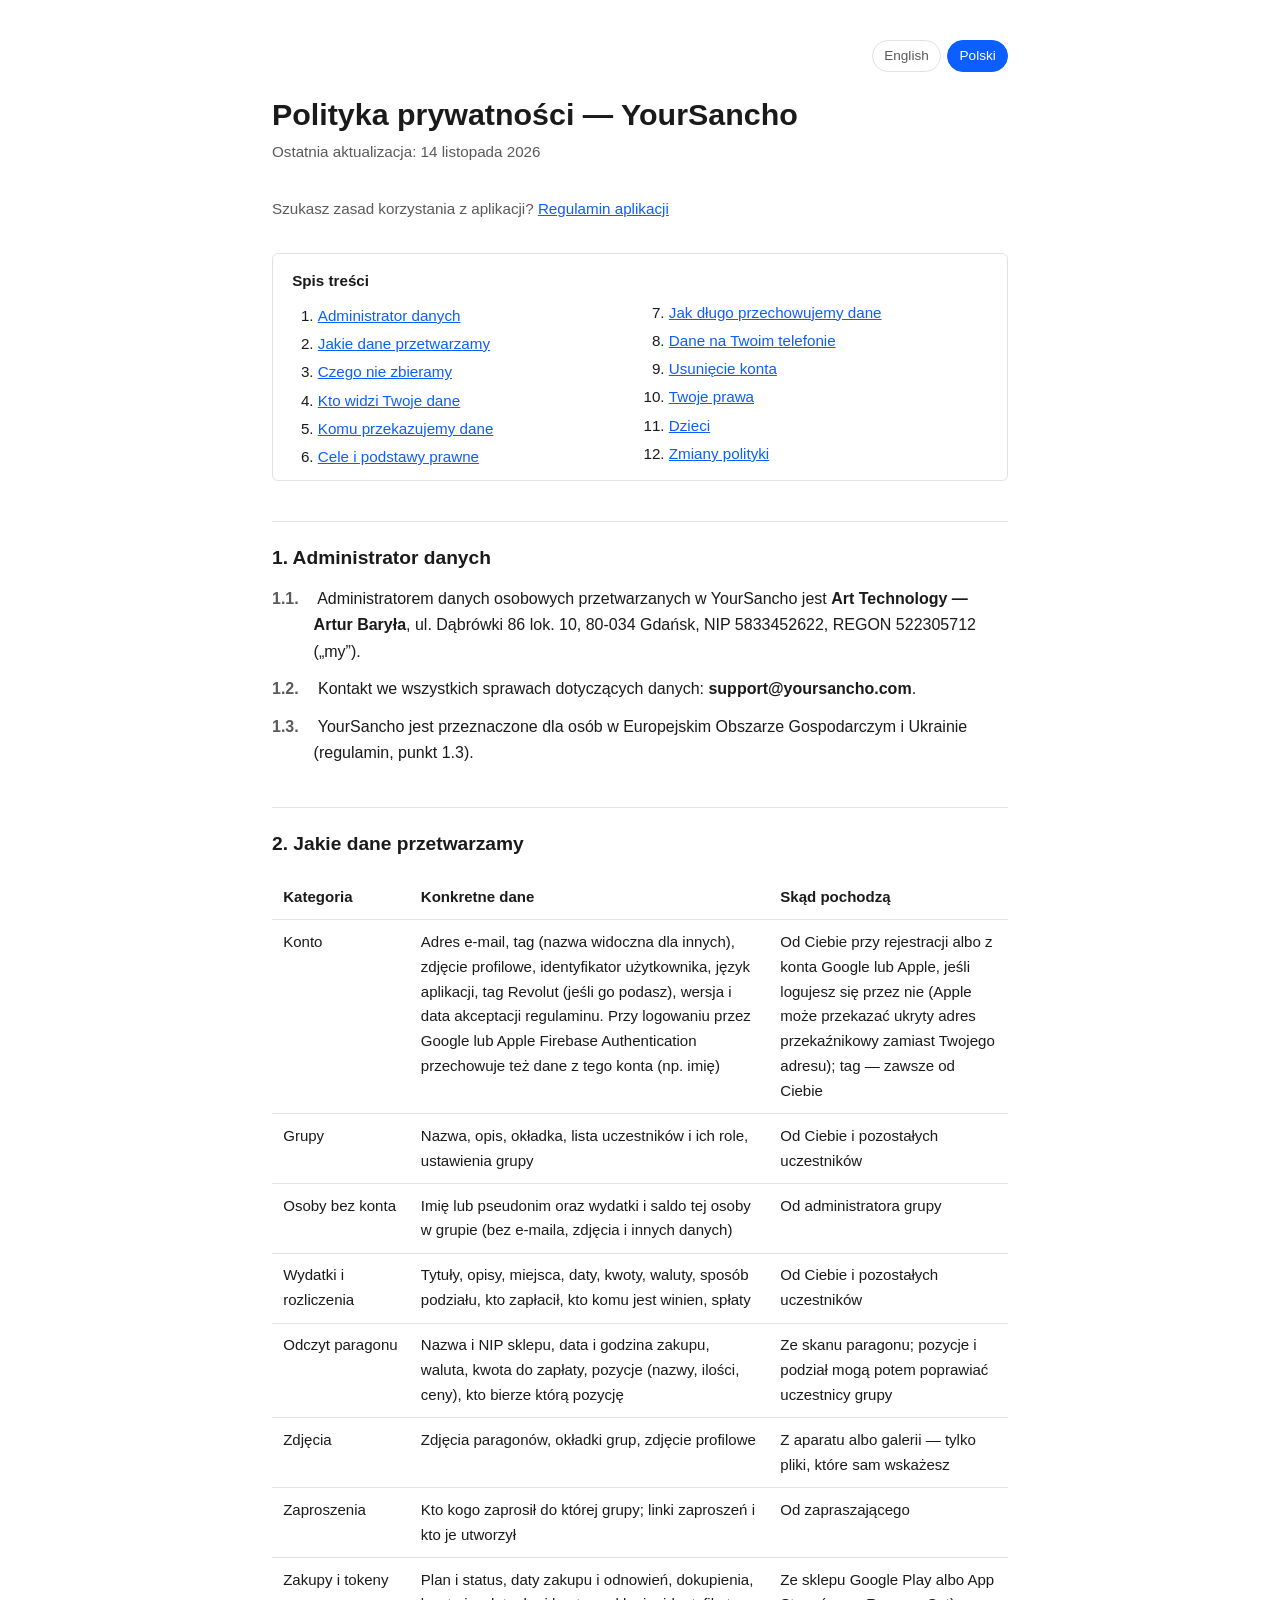
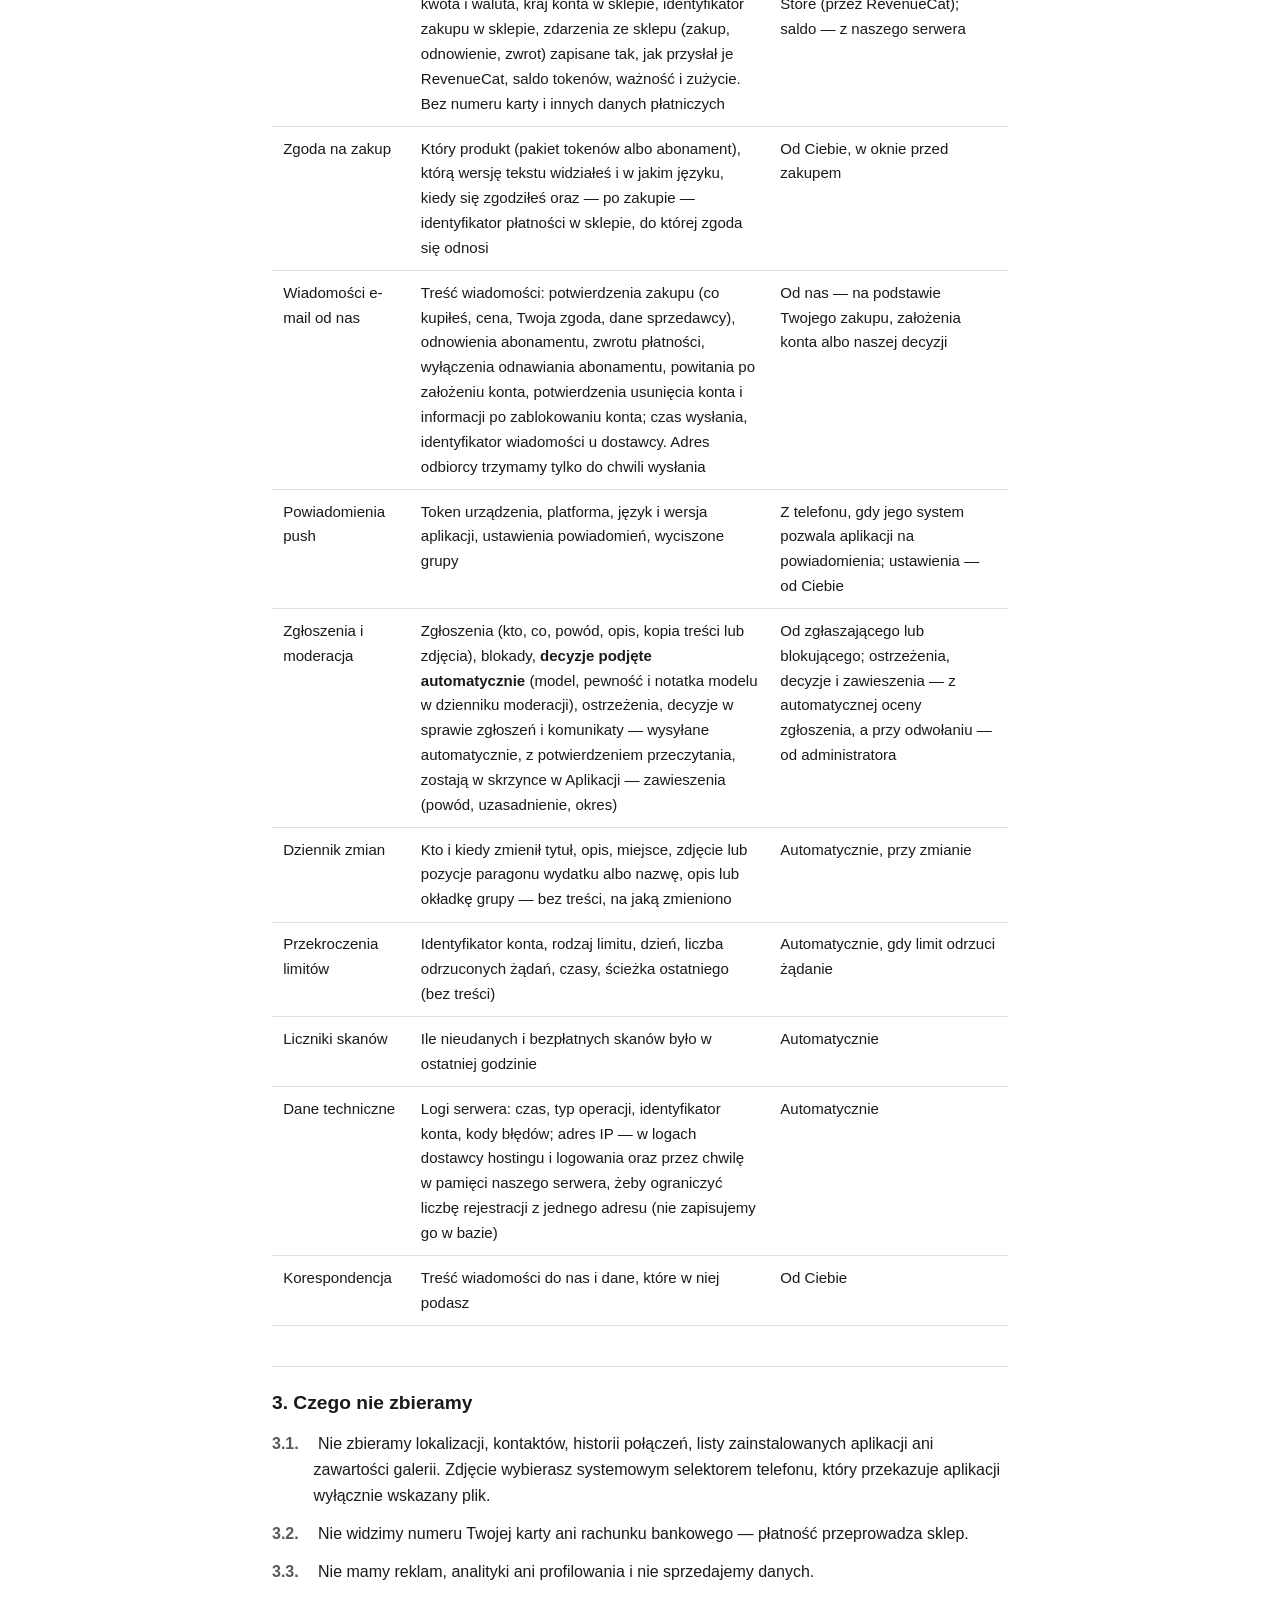
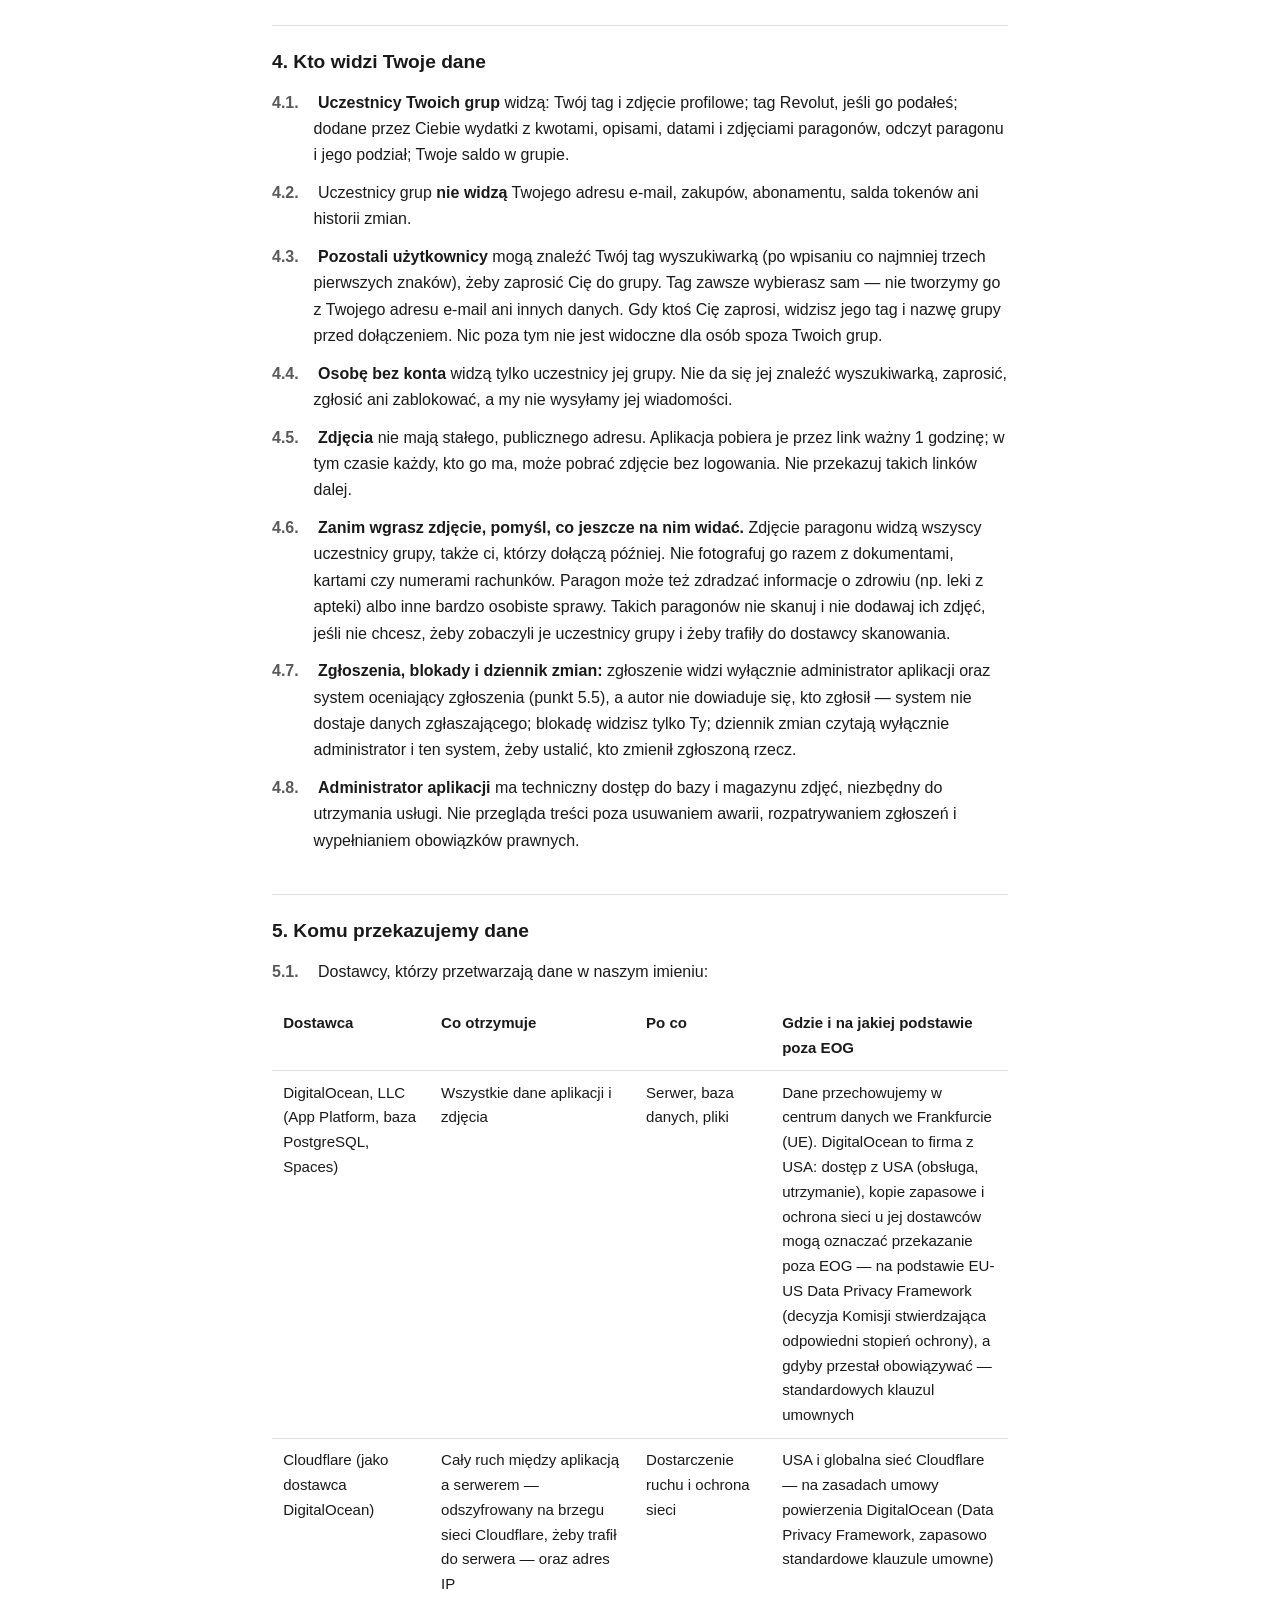
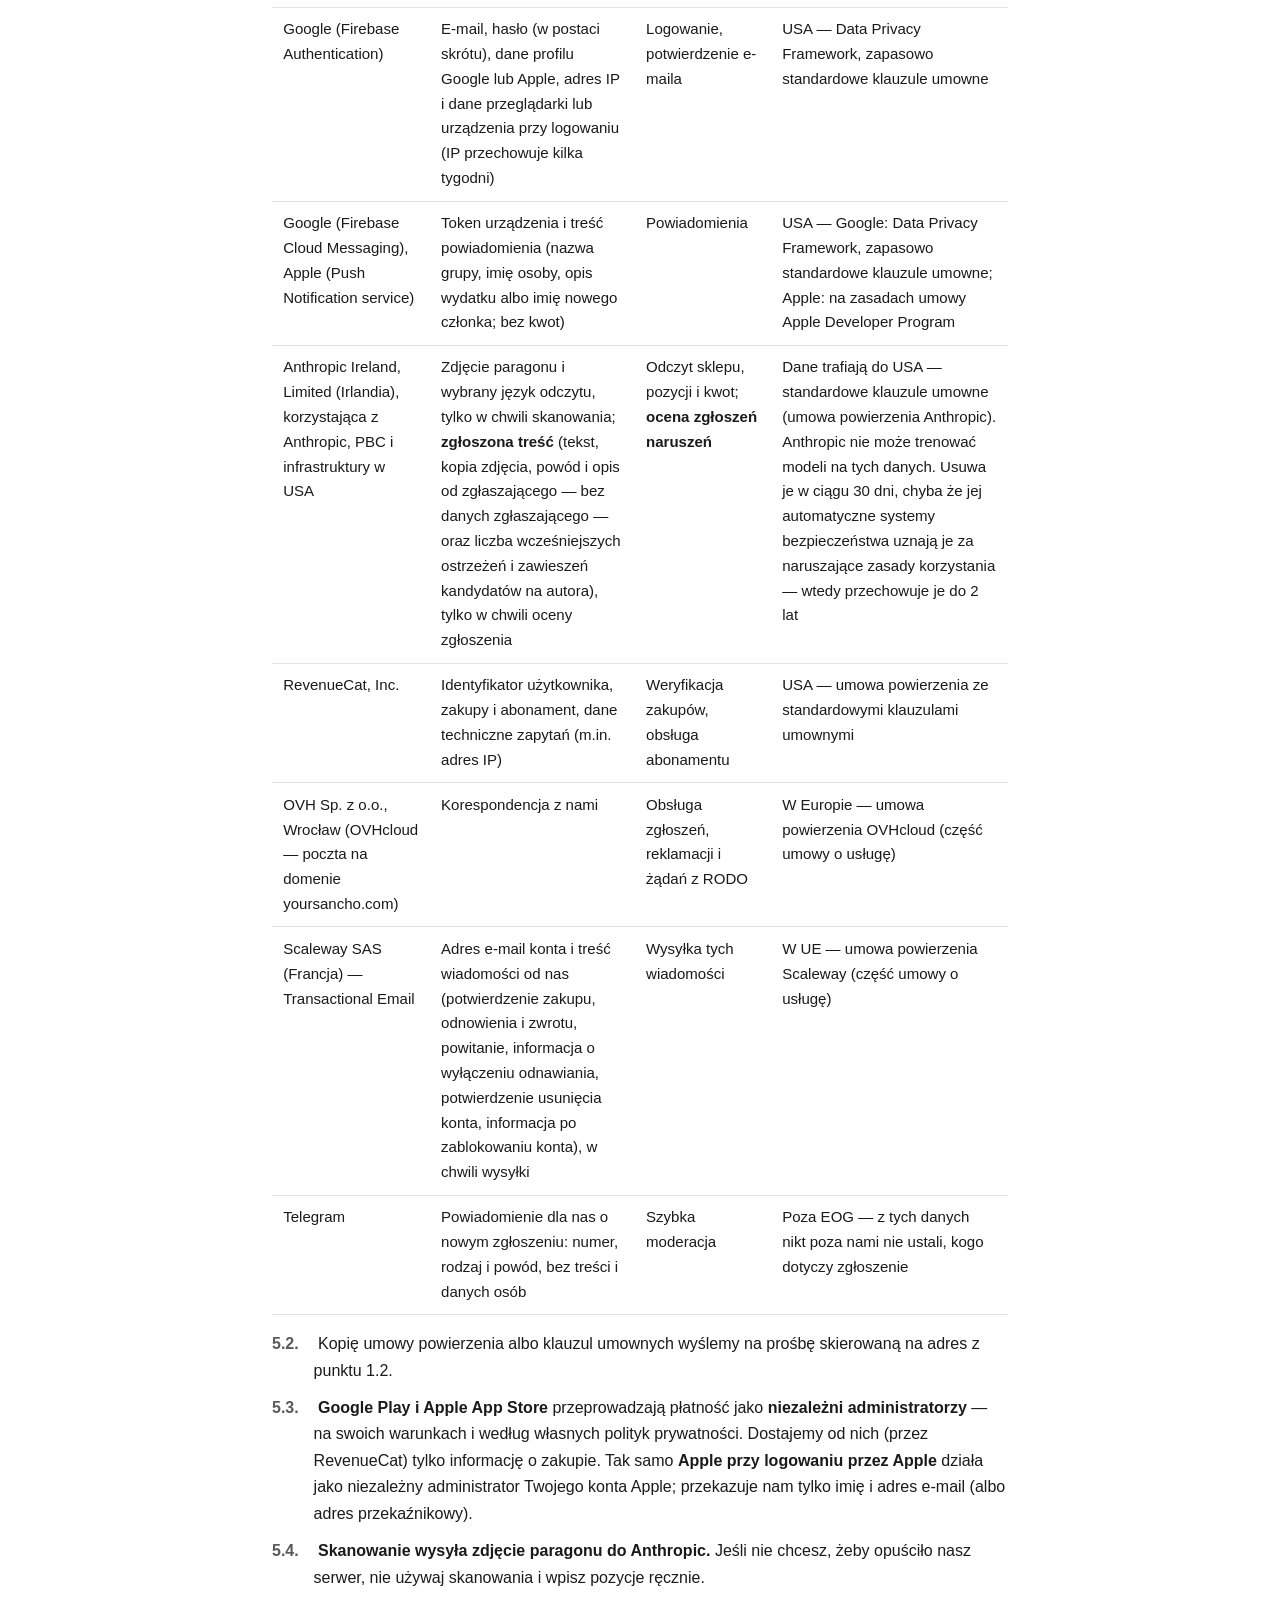
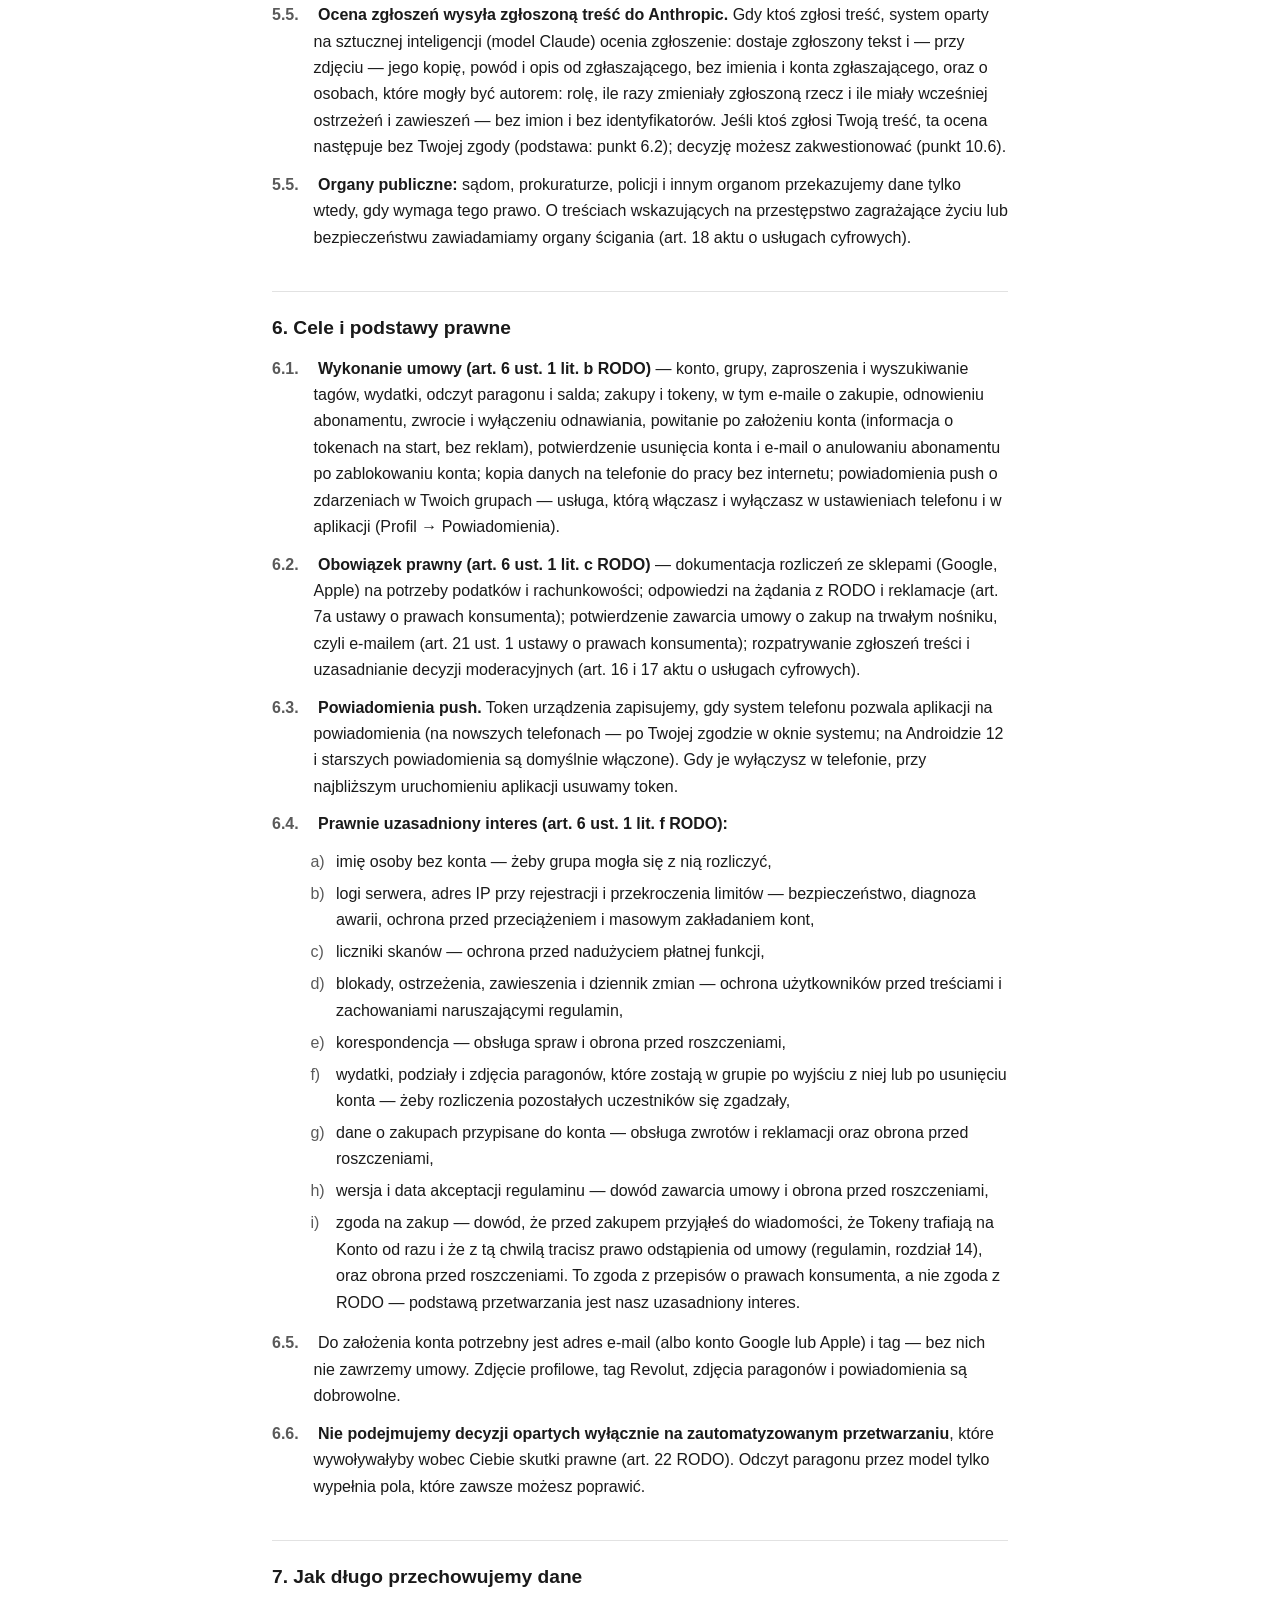
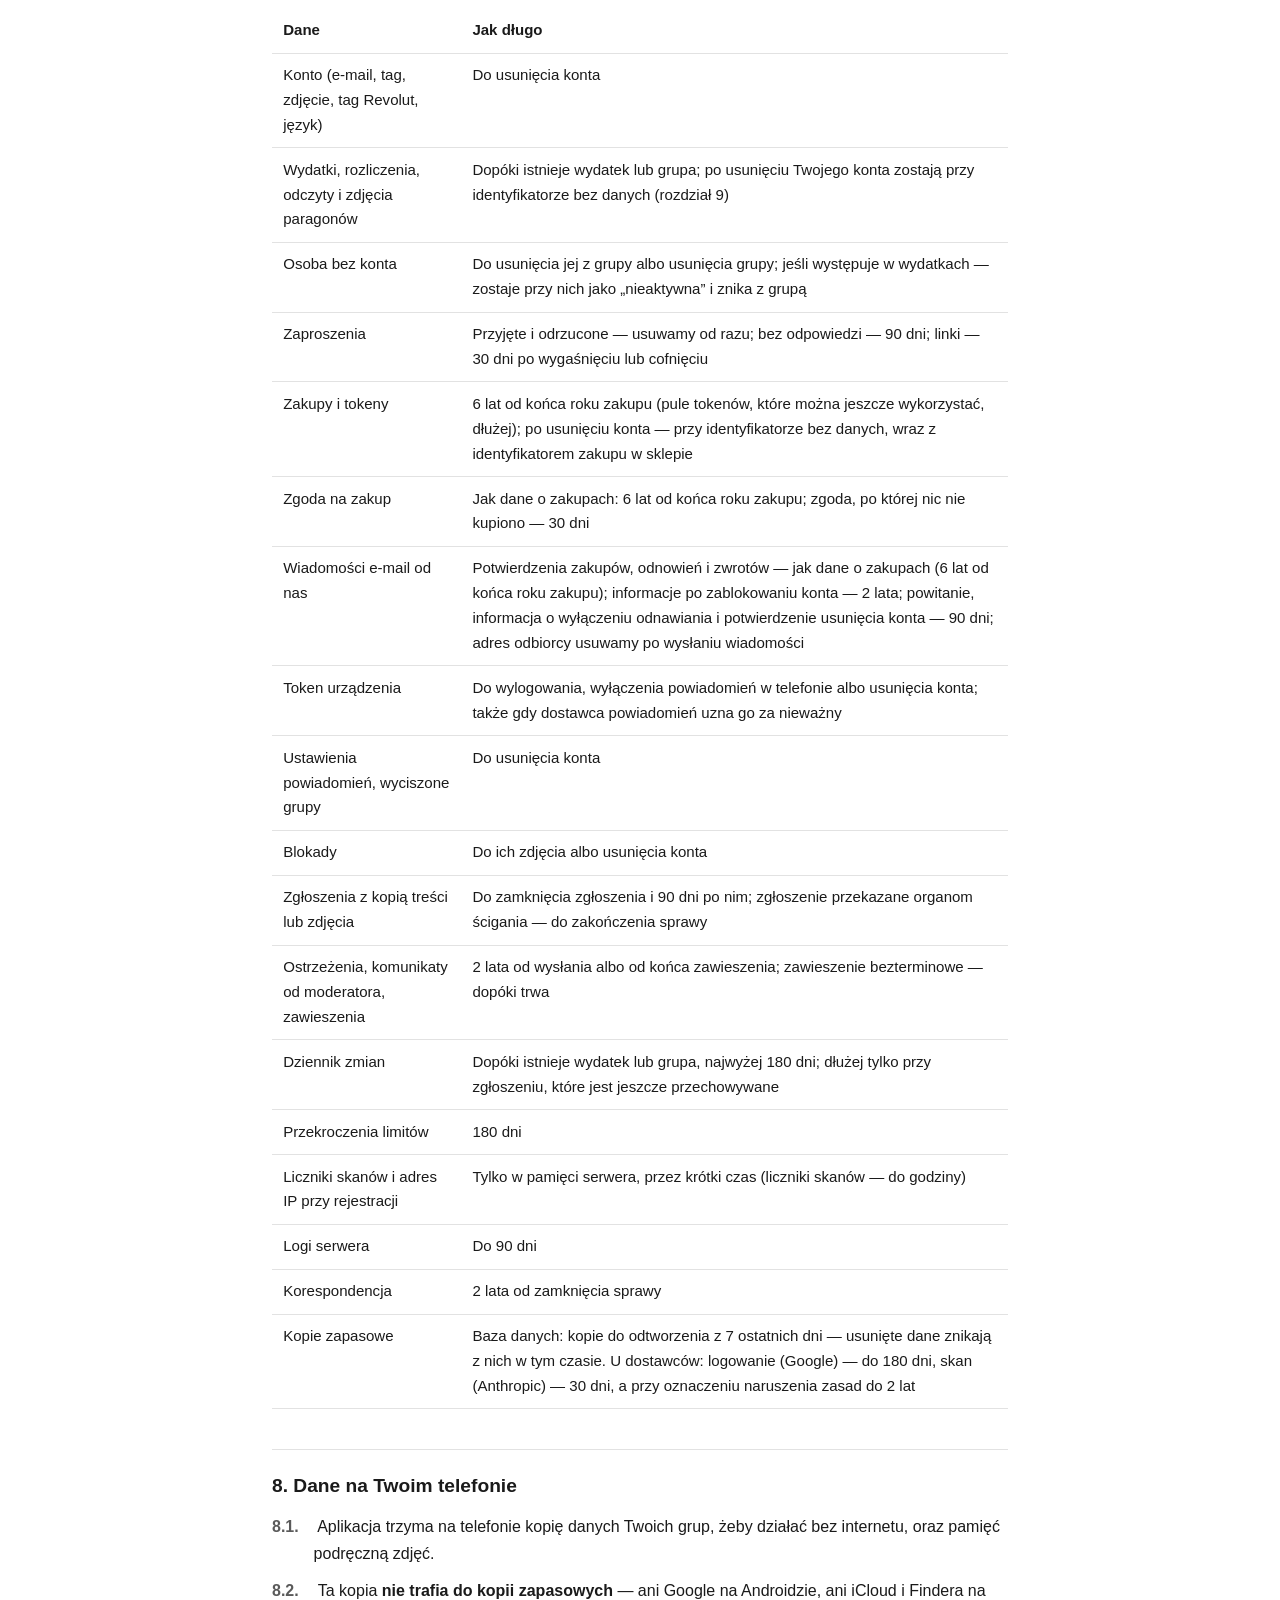
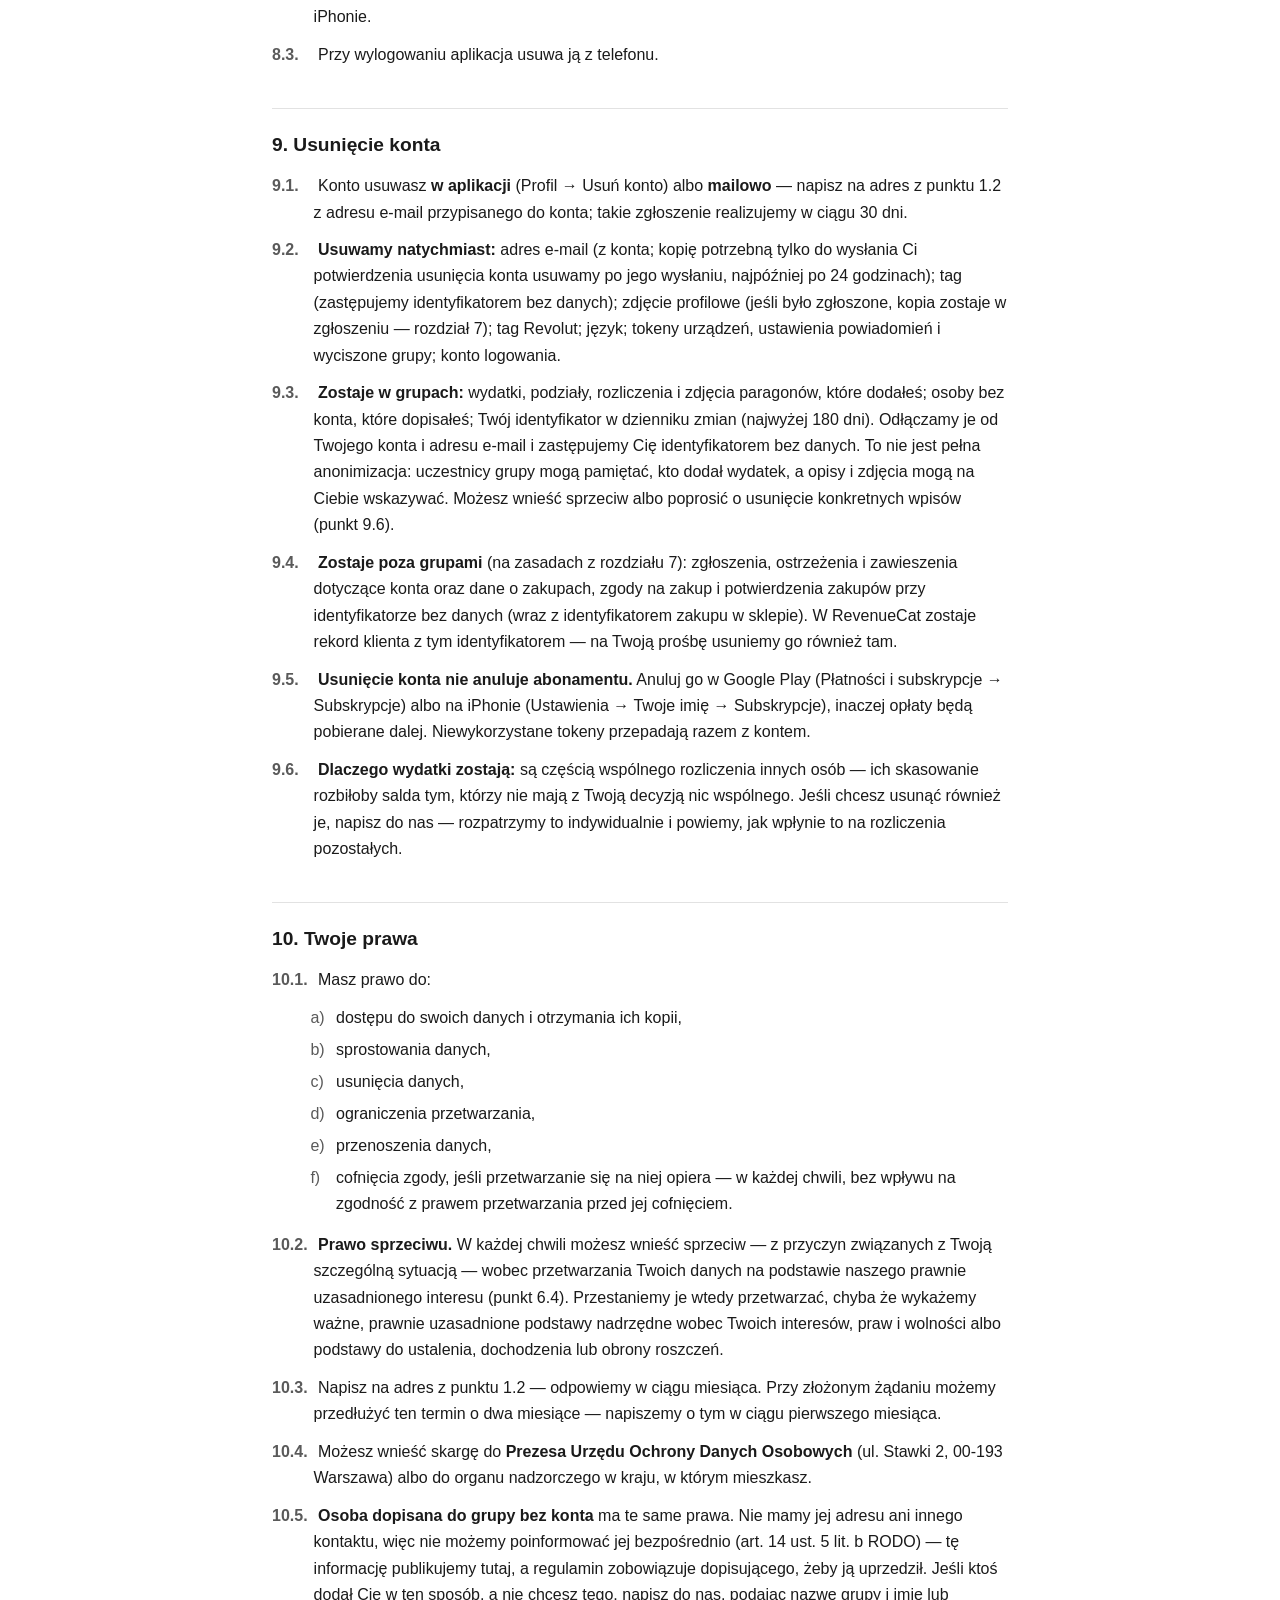
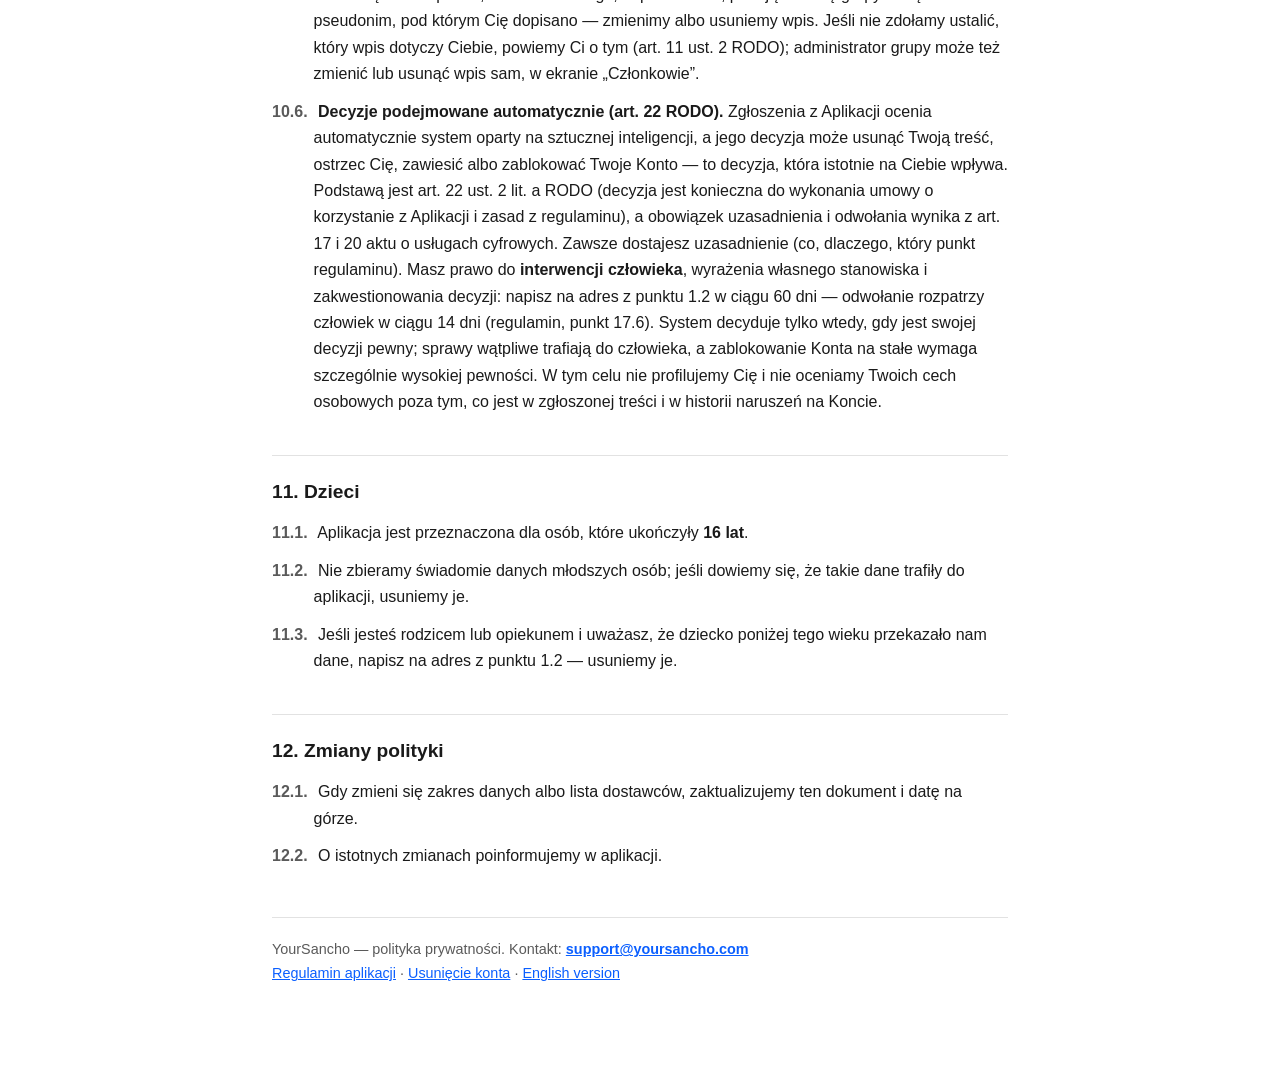
==== index.html @ 81d91c12 "Rename the service to YourSancho in the published pages (not pushed yet) The name in the titles, hea" ====
<!doctype html>
<html lang="pl">
<head>
<meta charset="utf-8">
<meta name="viewport" content="width=device-width, initial-scale=1">
<title>Polityka prywatności — YourSancho</title>
<meta name="description" content="Polityka prywatności aplikacji YourSancho: jakie dane przetwarzamy, po co, komu je przekazujemy i jak długo je przechowujemy.">
<link rel="canonical" href="https://arturbaryla.github.io/mysancho-legal/">
<link rel="alternate" hreflang="en" href="https://arturbaryla.github.io/mysancho-legal/privacy-en.html">
<link rel="alternate" hreflang="pl" href="https://arturbaryla.github.io/mysancho-legal/">
<link rel="alternate" hreflang="x-default" href="https://arturbaryla.github.io/mysancho-legal/privacy-en.html">
<link rel="stylesheet" href="style.css">
</head>
<body>
<main>

<nav class="langbar" aria-label="Wybór języka">
  <a href="privacy-en.html" hreflang="en">English</a>
  <a href="./" aria-current="page">Polski</a>
</nav>

<h1>Polityka prywatności — YourSancho</h1>
<p class="sub">Ostatnia aktualizacja: 14 listopada 2026</p>
<p class="docnav">Szukasz zasad korzystania z aplikacji? <a href="terms.html">Regulamin aplikacji</a></p>

<nav class="toc" aria-label="Spis treści">
<p class="toc-title">Spis treści</p>
<ol>
  <li><a href="#1-administrator-danych">Administrator danych</a></li>
  <li><a href="#2-jakie-dane-przetwarzamy">Jakie dane przetwarzamy</a></li>
  <li><a href="#3-czego-nie-zbieramy">Czego nie zbieramy</a></li>
  <li><a href="#4-kto-widzi-twoje-dane">Kto widzi Twoje dane</a></li>
  <li><a href="#5-komu-przekazujemy-dane">Komu przekazujemy dane</a></li>
  <li><a href="#6-cele-i-podstawy-prawne">Cele i podstawy prawne</a></li>
  <li><a href="#7-jak-długo-przechowujemy-dane">Jak długo przechowujemy dane</a></li>
  <li><a href="#8-dane-na-twoim-telefonie">Dane na Twoim telefonie</a></li>
  <li><a href="#9-usunięcie-konta">Usunięcie konta</a></li>
  <li><a href="#10-twoje-prawa">Twoje prawa</a></li>
  <li><a href="#11-dzieci">Dzieci</a></li>
  <li><a href="#12-zmiany-polityki">Zmiany polityki</a></li>
</ol>
</nav>

<h2 id="1-administrator-danych">1. Administrator danych</h2>

<p class="pt" id="p1-1"><span class="no">1.1.</span> Administratorem danych osobowych przetwarzanych w YourSancho jest <strong>Art Technology — Artur Baryła</strong>, ul. Dąbrówki 86 lok. 10, 80-034 Gdańsk, NIP 5833452622, REGON 522305712 („my”).</p>

<p class="pt" id="p1-2"><span class="no">1.2.</span> Kontakt we wszystkich sprawach dotyczących danych: <strong>support@yoursancho.com</strong>.</p>

<p class="pt" id="p1-3"><span class="no">1.3.</span> YourSancho jest przeznaczone dla osób w Europejskim Obszarze Gospodarczym i Ukrainie (regulamin, punkt 1.3).</p>

<h2 id="2-jakie-dane-przetwarzamy">2. Jakie dane przetwarzamy</h2>

<div class="table-wrap">
<table>
  <thead>
    <tr><th>Kategoria</th><th>Konkretne dane</th><th>Skąd pochodzą</th></tr>
  </thead>
  <tbody>
    <tr><td>Konto</td><td>Adres e-mail, tag (nazwa widoczna dla innych), zdjęcie profilowe, identyfikator użytkownika, język aplikacji, tag Revolut (jeśli go podasz), wersja i data akceptacji regulaminu. Przy logowaniu przez Google lub Apple Firebase Authentication przechowuje też dane z tego konta (np. imię)</td><td>Od Ciebie przy rejestracji albo z konta Google lub Apple, jeśli logujesz się przez nie (Apple może przekazać ukryty adres przekaźnikowy zamiast Twojego adresu); tag — zawsze od Ciebie</td></tr>
    <tr><td>Grupy</td><td>Nazwa, opis, okładka, lista uczestników i ich role, ustawienia grupy</td><td>Od Ciebie i pozostałych uczestników</td></tr>
    <tr><td>Osoby bez konta</td><td>Imię lub pseudonim oraz wydatki i saldo tej osoby w grupie (bez e-maila, zdjęcia i innych danych)</td><td>Od administratora grupy</td></tr>
    <tr><td>Wydatki i rozliczenia</td><td>Tytuły, opisy, miejsca, daty, kwoty, waluty, sposób podziału, kto zapłacił, kto komu jest winien, spłaty</td><td>Od Ciebie i pozostałych uczestników</td></tr>
    <tr><td>Odczyt paragonu</td><td>Nazwa i NIP sklepu, data i godzina zakupu, waluta, kwota do zapłaty, pozycje (nazwy, ilości, ceny), kto bierze którą pozycję</td><td>Ze skanu paragonu; pozycje i podział mogą potem poprawiać uczestnicy grupy</td></tr>
    <tr><td>Zdjęcia</td><td>Zdjęcia paragonów, okładki grup, zdjęcie profilowe</td><td>Z aparatu albo galerii — tylko pliki, które sam wskażesz</td></tr>
    <tr><td>Zaproszenia</td><td>Kto kogo zaprosił do której grupy; linki zaproszeń i kto je utworzył</td><td>Od zapraszającego</td></tr>
    <tr><td>Zakupy i tokeny</td><td>Plan i status, daty zakupu i odnowień, dokupienia, kwota i waluta, kraj konta w sklepie, identyfikator zakupu w sklepie, zdarzenia ze sklepu (zakup, odnowienie, zwrot) zapisane tak, jak przysłał je RevenueCat, saldo tokenów, ważność i zużycie. Bez numeru karty i innych danych płatniczych</td><td>Ze sklepu Google Play albo App Store (przez RevenueCat); saldo — z naszego serwera</td></tr>
    <tr><td>Zgoda na zakup</td><td>Który produkt (pakiet tokenów albo abonament), którą wersję tekstu widziałeś i w jakim języku, kiedy się zgodziłeś oraz — po zakupie — identyfikator płatności w sklepie, do której zgoda się odnosi</td><td>Od Ciebie, w oknie przed zakupem</td></tr>
    <tr><td>Wiadomości e-mail od nas</td><td>Treść wiadomości: potwierdzenia zakupu (co kupiłeś, cena, Twoja zgoda, dane sprzedawcy), odnowienia abonamentu, zwrotu płatności, wyłączenia odnawiania abonamentu, powitania po założeniu konta, potwierdzenia usunięcia konta i informacji po zablokowaniu konta; czas wysłania, identyfikator wiadomości u dostawcy. Adres odbiorcy trzymamy tylko do chwili wysłania</td><td>Od nas — na podstawie Twojego zakupu, założenia konta albo naszej decyzji</td></tr>
    <tr><td>Powiadomienia push</td><td>Token urządzenia, platforma, język i wersja aplikacji, ustawienia powiadomień, wyciszone grupy</td><td>Z telefonu, gdy jego system pozwala aplikacji na powiadomienia; ustawienia — od Ciebie</td></tr>
    <tr><td>Zgłoszenia i moderacja</td><td>Zgłoszenia (kto, co, powód, opis, kopia treści lub zdjęcia), blokady, <strong>decyzje podjęte automatycznie</strong> (model, pewność i notatka modelu w dzienniku moderacji), ostrzeżenia, decyzje w sprawie zgłoszeń i komunikaty — wysyłane automatycznie, z potwierdzeniem przeczytania, zostają w skrzynce w Aplikacji — zawieszenia (powód, uzasadnienie, okres)</td><td>Od zgłaszającego lub blokującego; ostrzeżenia, decyzje i zawieszenia — z automatycznej oceny zgłoszenia, a przy odwołaniu — od administratora</td></tr>
    <tr><td>Dziennik zmian</td><td>Kto i kiedy zmienił tytuł, opis, miejsce, zdjęcie lub pozycje paragonu wydatku albo nazwę, opis lub okładkę grupy — bez treści, na jaką zmieniono</td><td>Automatycznie, przy zmianie</td></tr>
    <tr><td>Przekroczenia limitów</td><td>Identyfikator konta, rodzaj limitu, dzień, liczba odrzuconych żądań, czasy, ścieżka ostatniego (bez treści)</td><td>Automatycznie, gdy limit odrzuci żądanie</td></tr>
    <tr><td>Liczniki skanów</td><td>Ile nieudanych i bezpłatnych skanów było w ostatniej godzinie</td><td>Automatycznie</td></tr>
    <tr><td>Dane techniczne</td><td>Logi serwera: czas, typ operacji, identyfikator konta, kody błędów; adres IP — w logach dostawcy hostingu i logowania oraz przez chwilę w pamięci naszego serwera, żeby ograniczyć liczbę rejestracji z jednego adresu (nie zapisujemy go w bazie)</td><td>Automatycznie</td></tr>
    <tr><td>Korespondencja</td><td>Treść wiadomości do nas i dane, które w niej podasz</td><td>Od Ciebie</td></tr>
  </tbody>
</table>
</div>

<h2 id="3-czego-nie-zbieramy">3. Czego nie zbieramy</h2>

<p class="pt" id="p3-1"><span class="no">3.1.</span> Nie zbieramy lokalizacji, kontaktów, historii połączeń, listy zainstalowanych aplikacji ani zawartości galerii. Zdjęcie wybierasz systemowym selektorem telefonu, który przekazuje aplikacji wyłącznie wskazany plik.</p>

<p class="pt" id="p3-2"><span class="no">3.2.</span> Nie widzimy numeru Twojej karty ani rachunku bankowego — płatność przeprowadza sklep.</p>

<p class="pt" id="p3-3"><span class="no">3.3.</span> Nie mamy reklam, analityki ani profilowania i nie sprzedajemy danych.</p>

<h2 id="4-kto-widzi-twoje-dane">4. Kto widzi Twoje dane</h2>

<p class="pt" id="p4-1"><span class="no">4.1.</span> <strong>Uczestnicy Twoich grup</strong> widzą: Twój tag i zdjęcie profilowe; tag Revolut, jeśli go podałeś; dodane przez Ciebie wydatki z kwotami, opisami, datami i zdjęciami paragonów, odczyt paragonu i jego podział; Twoje saldo w grupie.</p>

<p class="pt" id="p4-2"><span class="no">4.2.</span> Uczestnicy grup <strong>nie widzą</strong> Twojego adresu e-mail, zakupów, abonamentu, salda tokenów ani historii zmian.</p>

<p class="pt" id="p4-3"><span class="no">4.3.</span> <strong>Pozostali użytkownicy</strong> mogą znaleźć Twój tag wyszukiwarką (po wpisaniu co najmniej trzech pierwszych znaków), żeby zaprosić Cię do grupy. Tag zawsze wybierasz sam — nie tworzymy go z Twojego adresu e-mail ani innych danych. Gdy ktoś Cię zaprosi, widzisz jego tag i nazwę grupy przed dołączeniem. Nic poza tym nie jest widoczne dla osób spoza Twoich grup.</p>

<p class="pt" id="p4-4"><span class="no">4.4.</span> <strong>Osobę bez konta</strong> widzą tylko uczestnicy jej grupy. Nie da się jej znaleźć wyszukiwarką, zaprosić, zgłosić ani zablokować, a my nie wysyłamy jej wiadomości.</p>

<p class="pt" id="p4-5"><span class="no">4.5.</span> <strong>Zdjęcia</strong> nie mają stałego, publicznego adresu. Aplikacja pobiera je przez link ważny 1 godzinę; w tym czasie każdy, kto go ma, może pobrać zdjęcie bez logowania. Nie przekazuj takich linków dalej.</p>

<p class="pt" id="p4-6"><span class="no">4.6.</span> <strong>Zanim wgrasz zdjęcie, pomyśl, co jeszcze na nim widać.</strong> Zdjęcie paragonu widzą wszyscy uczestnicy grupy, także ci, którzy dołączą później. Nie fotografuj go razem z dokumentami, kartami czy numerami rachunków. Paragon może też zdradzać informacje o zdrowiu (np. leki z apteki) albo inne bardzo osobiste sprawy. Takich paragonów nie skanuj i nie dodawaj ich zdjęć, jeśli nie chcesz, żeby zobaczyli je uczestnicy grupy i żeby trafiły do dostawcy skanowania.</p>

<p class="pt" id="p4-7"><span class="no">4.7.</span> <strong>Zgłoszenia, blokady i dziennik zmian:</strong> zgłoszenie widzi wyłącznie administrator aplikacji oraz system oceniający zgłoszenia (punkt 5.5), a autor nie dowiaduje się, kto zgłosił — system nie dostaje danych zgłaszającego; blokadę widzisz tylko Ty; dziennik zmian czytają wyłącznie administrator i ten system, żeby ustalić, kto zmienił zgłoszoną rzecz.</p>

<p class="pt" id="p4-8"><span class="no">4.8.</span> <strong>Administrator aplikacji</strong> ma techniczny dostęp do bazy i magazynu zdjęć, niezbędny do utrzymania usługi. Nie przegląda treści poza usuwaniem awarii, rozpatrywaniem zgłoszeń i wypełnianiem obowiązków prawnych.</p>

<h2 id="5-komu-przekazujemy-dane">5. Komu przekazujemy dane</h2>

<p class="pt" id="p5-1"><span class="no">5.1.</span> Dostawcy, którzy przetwarzają dane w naszym imieniu:</p>

<div class="table-wrap">
<table>
  <thead>
    <tr><th>Dostawca</th><th>Co otrzymuje</th><th>Po co</th><th>Gdzie i na jakiej podstawie poza EOG</th></tr>
  </thead>
  <tbody>
    <tr><td>DigitalOcean, LLC (App Platform, baza PostgreSQL, Spaces)</td><td>Wszystkie dane aplikacji i zdjęcia</td><td>Serwer, baza danych, pliki</td><td>Dane przechowujemy w centrum danych we Frankfurcie (UE). DigitalOcean to firma z USA: dostęp z USA (obsługa, utrzymanie), kopie zapasowe i ochrona sieci u jej dostawców mogą oznaczać przekazanie poza EOG — na podstawie EU-US Data Privacy Framework (decyzja Komisji stwierdzająca odpowiedni stopień ochrony), a gdyby przestał obowiązywać — standardowych klauzul umownych</td></tr>
    <tr><td>Cloudflare (jako dostawca DigitalOcean)</td><td>Cały ruch między aplikacją a serwerem — odszyfrowany na brzegu sieci Cloudflare, żeby trafił do serwera — oraz adres IP</td><td>Dostarczenie ruchu i ochrona sieci</td><td>USA i globalna sieć Cloudflare — na zasadach umowy powierzenia DigitalOcean (Data Privacy Framework, zapasowo standardowe klauzule umowne)</td></tr>
    <tr><td>Google (Firebase Authentication)</td><td>E-mail, hasło (w postaci skrótu), dane profilu Google lub Apple, adres IP i dane przeglądarki lub urządzenia przy logowaniu (IP przechowuje kilka tygodni)</td><td>Logowanie, potwierdzenie e-maila</td><td>USA — Data Privacy Framework, zapasowo standardowe klauzule umowne</td></tr>
    <tr><td>Google (Firebase Cloud Messaging), Apple (Push Notification service)</td><td>Token urządzenia i treść powiadomienia (nazwa grupy, imię osoby, opis wydatku albo imię nowego członka; bez kwot)</td><td>Powiadomienia</td><td>USA — Google: Data Privacy Framework, zapasowo standardowe klauzule umowne; Apple: na zasadach umowy Apple Developer Program</td></tr>
    <tr><td>Anthropic Ireland, Limited (Irlandia), korzystająca z Anthropic, PBC i infrastruktury w USA</td><td>Zdjęcie paragonu i wybrany język odczytu, tylko w chwili skanowania; <strong>zgłoszona treść</strong> (tekst, kopia zdjęcia, powód i opis od zgłaszającego — bez danych zgłaszającego — oraz liczba wcześniejszych ostrzeżeń i zawieszeń kandydatów na autora), tylko w chwili oceny zgłoszenia</td><td>Odczyt sklepu, pozycji i kwot; <strong>ocena zgłoszeń naruszeń</strong></td><td>Dane trafiają do USA — standardowe klauzule umowne (umowa powierzenia Anthropic). Anthropic nie może trenować modeli na tych danych. Usuwa je w ciągu 30 dni, chyba że jej automatyczne systemy bezpieczeństwa uznają je za naruszające zasady korzystania — wtedy przechowuje je do 2 lat</td></tr>
    <tr><td>RevenueCat, Inc.</td><td>Identyfikator użytkownika, zakupy i abonament, dane techniczne zapytań (m.in. adres IP)</td><td>Weryfikacja zakupów, obsługa abonamentu</td><td>USA — umowa powierzenia ze standardowymi klauzulami umownymi</td></tr>
    <tr><td>OVH Sp. z o.o., Wrocław (OVHcloud — poczta na domenie yoursancho.com)</td><td>Korespondencja z nami</td><td>Obsługa zgłoszeń, reklamacji i żądań z RODO</td><td>W Europie — umowa powierzenia OVHcloud (część umowy o usługę)</td></tr>
    <tr><td>Scaleway SAS (Francja) — Transactional Email</td><td>Adres e-mail konta i treść wiadomości od nas (potwierdzenie zakupu, odnowienia i zwrotu, powitanie, informacja o wyłączeniu odnawiania, potwierdzenie usunięcia konta, informacja po zablokowaniu konta), w chwili wysyłki</td><td>Wysyłka tych wiadomości</td><td>W UE — umowa powierzenia Scaleway (część umowy o usługę)</td></tr>
    <tr><td>Telegram</td><td>Powiadomienie dla nas o nowym zgłoszeniu: numer, rodzaj i powód, bez treści i danych osób</td><td>Szybka moderacja</td><td>Poza EOG — z tych danych nikt poza nami nie ustali, kogo dotyczy zgłoszenie</td></tr>
  </tbody>
</table>
</div>

<p class="pt" id="p5-2"><span class="no">5.2.</span> Kopię umowy powierzenia albo klauzul umownych wyślemy na prośbę skierowaną na adres z punktu 1.2.</p>

<p class="pt" id="p5-3"><span class="no">5.3.</span> <strong>Google Play i Apple App Store</strong> przeprowadzają płatność jako <strong>niezależni administratorzy</strong> — na swoich warunkach i według własnych polityk prywatności. Dostajemy od nich (przez RevenueCat) tylko informację o zakupie. Tak samo <strong>Apple przy logowaniu przez Apple</strong> działa jako niezależny administrator Twojego konta Apple; przekazuje nam tylko imię i adres e-mail (albo adres przekaźnikowy).</p>

<p class="pt" id="p5-4"><span class="no">5.4.</span> <strong>Skanowanie wysyła zdjęcie paragonu do Anthropic.</strong> Jeśli nie chcesz, żeby opuściło nasz serwer, nie używaj skanowania i wpisz pozycje ręcznie.</p>

<p class="pt" id="p5-5"><span class="no">5.5.</span> <strong>Ocena zgłoszeń wysyła zgłoszoną treść do Anthropic.</strong> Gdy ktoś zgłosi treść, system oparty na sztucznej inteligencji (model Claude) ocenia zgłoszenie: dostaje zgłoszony tekst i — przy zdjęciu — jego kopię, powód i opis od zgłaszającego, bez imienia i konta zgłaszającego, oraz o osobach, które mogły być autorem: rolę, ile razy zmieniały zgłoszoną rzecz i ile miały wcześniej ostrzeżeń i zawieszeń — bez imion i bez identyfikatorów. Jeśli ktoś zgłosi Twoją treść, ta ocena następuje bez Twojej zgody (podstawa: punkt 6.2); decyzję możesz zakwestionować (punkt 10.6).</p>

<p class="pt" id="p5-5"><span class="no">5.5.</span> <strong>Organy publiczne:</strong> sądom, prokuraturze, policji i innym organom przekazujemy dane tylko wtedy, gdy wymaga tego prawo. O treściach wskazujących na przestępstwo zagrażające życiu lub bezpieczeństwu zawiadamiamy organy ścigania (art. 18 aktu o usługach cyfrowych).</p>

<h2 id="6-cele-i-podstawy-prawne">6. Cele i podstawy prawne</h2>

<p class="pt" id="p6-1"><span class="no">6.1.</span> <strong>Wykonanie umowy (art. 6 ust. 1 lit. b RODO)</strong> — konto, grupy, zaproszenia i wyszukiwanie tagów, wydatki, odczyt paragonu i salda; zakupy i tokeny, w tym e-maile o zakupie, odnowieniu abonamentu, zwrocie i wyłączeniu odnawiania, powitanie po założeniu konta (informacja o tokenach na start, bez reklam), potwierdzenie usunięcia konta i e-mail o anulowaniu abonamentu po zablokowaniu konta; kopia danych na telefonie do pracy bez internetu; powiadomienia push o zdarzeniach w Twoich grupach — usługa, którą włączasz i wyłączasz w ustawieniach telefonu i w aplikacji (Profil → Powiadomienia).</p>

<p class="pt" id="p6-2"><span class="no">6.2.</span> <strong>Obowiązek prawny (art. 6 ust. 1 lit. c RODO)</strong> — dokumentacja rozliczeń ze sklepami (Google, Apple) na potrzeby podatków i rachunkowości; odpowiedzi na żądania z RODO i reklamacje (art. 7a ustawy o prawach konsumenta); potwierdzenie zawarcia umowy o zakup na trwałym nośniku, czyli e-mailem (art. 21 ust. 1 ustawy o prawach konsumenta); rozpatrywanie zgłoszeń treści i uzasadnianie decyzji moderacyjnych (art. 16 i 17 aktu o usługach cyfrowych).</p>

<p class="pt" id="p6-3"><span class="no">6.3.</span> <strong>Powiadomienia push.</strong> Token urządzenia zapisujemy, gdy system telefonu pozwala aplikacji na powiadomienia (na nowszych telefonach — po Twojej zgodzie w oknie systemu; na Androidzie 12 i starszych powiadomienia są domyślnie włączone). Gdy je wyłączysz w telefonie, przy najbliższym uruchomieniu aplikacji usuwamy token.</p>

<p class="pt" id="p6-4"><span class="no">6.4.</span> <strong>Prawnie uzasadniony interes (art. 6 ust. 1 lit. f RODO):</strong></p>

<ol class="alpha">
  <li>imię osoby bez konta — żeby grupa mogła się z nią rozliczyć,</li>
  <li>logi serwera, adres IP przy rejestracji i przekroczenia limitów — bezpieczeństwo, diagnoza awarii, ochrona przed przeciążeniem i masowym zakładaniem kont,</li>
  <li>liczniki skanów — ochrona przed nadużyciem płatnej funkcji,</li>
  <li>blokady, ostrzeżenia, zawieszenia i dziennik zmian — ochrona użytkowników przed treściami i zachowaniami naruszającymi regulamin,</li>
  <li>korespondencja — obsługa spraw i obrona przed roszczeniami,</li>
  <li>wydatki, podziały i zdjęcia paragonów, które zostają w grupie po wyjściu z niej lub po usunięciu konta — żeby rozliczenia pozostałych uczestników się zgadzały,</li>
  <li>dane o zakupach przypisane do konta — obsługa zwrotów i reklamacji oraz obrona przed roszczeniami,</li>
  <li>wersja i data akceptacji regulaminu — dowód zawarcia umowy i obrona przed roszczeniami,</li>
  <li>zgoda na zakup — dowód, że przed zakupem przyjąłeś do wiadomości, że Tokeny trafiają na Konto od razu i że z tą chwilą tracisz prawo odstąpienia od umowy (regulamin, rozdział 14), oraz obrona przed roszczeniami. To zgoda z przepisów o prawach konsumenta, a nie zgoda z RODO — podstawą przetwarzania jest nasz uzasadniony interes.</li>
</ol>

<p class="pt" id="p6-5"><span class="no">6.5.</span> Do założenia konta potrzebny jest adres e-mail (albo konto Google lub Apple) i tag — bez nich nie zawrzemy umowy. Zdjęcie profilowe, tag Revolut, zdjęcia paragonów i powiadomienia są dobrowolne.</p>

<p class="pt" id="p6-6"><span class="no">6.6.</span> <strong>Nie podejmujemy decyzji opartych wyłącznie na zautomatyzowanym przetwarzaniu</strong>, które wywoływałyby wobec Ciebie skutki prawne (art. 22 RODO). Odczyt paragonu przez model tylko wypełnia pola, które zawsze możesz poprawić.</p>

<h2 id="7-jak-długo-przechowujemy-dane">7. Jak długo przechowujemy dane</h2>

<div class="table-wrap">
<table>
  <thead>
    <tr><th>Dane</th><th>Jak długo</th></tr>
  </thead>
  <tbody>
    <tr><td>Konto (e-mail, tag, zdjęcie, tag Revolut, język)</td><td>Do usunięcia konta</td></tr>
    <tr><td>Wydatki, rozliczenia, odczyty i zdjęcia paragonów</td><td>Dopóki istnieje wydatek lub grupa; po usunięciu Twojego konta zostają przy identyfikatorze bez danych (rozdział 9)</td></tr>
    <tr><td>Osoba bez konta</td><td>Do usunięcia jej z grupy albo usunięcia grupy; jeśli występuje w wydatkach — zostaje przy nich jako „nieaktywna” i znika z grupą</td></tr>
    <tr><td>Zaproszenia</td><td>Przyjęte i odrzucone — usuwamy od razu; bez odpowiedzi — 90 dni; linki — 30 dni po wygaśnięciu lub cofnięciu</td></tr>
    <tr><td>Zakupy i tokeny</td><td>6 lat od końca roku zakupu (pule tokenów, które można jeszcze wykorzystać, dłużej); po usunięciu konta — przy identyfikatorze bez danych, wraz z identyfikatorem zakupu w sklepie</td></tr>
    <tr><td>Zgoda na zakup</td><td>Jak dane o zakupach: 6 lat od końca roku zakupu; zgoda, po której nic nie kupiono — 30 dni</td></tr>
    <tr><td>Wiadomości e-mail od nas</td><td>Potwierdzenia zakupów, odnowień i zwrotów — jak dane o zakupach (6 lat od końca roku zakupu); informacje po zablokowaniu konta — 2 lata; powitanie, informacja o wyłączeniu odnawiania i potwierdzenie usunięcia konta — 90 dni; adres odbiorcy usuwamy po wysłaniu wiadomości</td></tr>
    <tr><td>Token urządzenia</td><td>Do wylogowania, wyłączenia powiadomień w telefonie albo usunięcia konta; także gdy dostawca powiadomień uzna go za nieważny</td></tr>
    <tr><td>Ustawienia powiadomień, wyciszone grupy</td><td>Do usunięcia konta</td></tr>
    <tr><td>Blokady</td><td>Do ich zdjęcia albo usunięcia konta</td></tr>
    <tr><td>Zgłoszenia z kopią treści lub zdjęcia</td><td>Do zamknięcia zgłoszenia i 90 dni po nim; zgłoszenie przekazane organom ścigania — do zakończenia sprawy</td></tr>
    <tr><td>Ostrzeżenia, komunikaty od moderatora, zawieszenia</td><td>2 lata od wysłania albo od końca zawieszenia; zawieszenie bezterminowe — dopóki trwa</td></tr>
    <tr><td>Dziennik zmian</td><td>Dopóki istnieje wydatek lub grupa, najwyżej 180 dni; dłużej tylko przy zgłoszeniu, które jest jeszcze przechowywane</td></tr>
    <tr><td>Przekroczenia limitów</td><td>180 dni</td></tr>
    <tr><td>Liczniki skanów i adres IP przy rejestracji</td><td>Tylko w pamięci serwera, przez krótki czas (liczniki skanów — do godziny)</td></tr>
    <tr><td>Logi serwera</td><td>Do 90 dni</td></tr>
    <tr><td>Korespondencja</td><td>2 lata od zamknięcia sprawy</td></tr>
    <tr><td>Kopie zapasowe</td><td>Baza danych: kopie do odtworzenia z 7 ostatnich dni — usunięte dane znikają z nich w tym czasie. U dostawców: logowanie (Google) — do 180 dni, skan (Anthropic) — 30 dni, a przy oznaczeniu naruszenia zasad do 2 lat</td></tr>
  </tbody>
</table>
</div>

<h2 id="8-dane-na-twoim-telefonie">8. Dane na Twoim telefonie</h2>

<p class="pt" id="p8-1"><span class="no">8.1.</span> Aplikacja trzyma na telefonie kopię danych Twoich grup, żeby działać bez internetu, oraz pamięć podręczną zdjęć.</p>

<p class="pt" id="p8-2"><span class="no">8.2.</span> Ta kopia <strong>nie trafia do kopii zapasowych</strong> — ani Google na Androidzie, ani iCloud i Findera na iPhonie.</p>

<p class="pt" id="p8-3"><span class="no">8.3.</span> Przy wylogowaniu aplikacja usuwa ją z telefonu.</p>

<h2 id="9-usunięcie-konta">9. Usunięcie konta</h2>

<p class="pt" id="p9-1"><span class="no">9.1.</span> Konto usuwasz <strong>w aplikacji</strong> (Profil → Usuń konto) albo <strong>mailowo</strong> — napisz na adres z punktu 1.2 z adresu e-mail przypisanego do konta; takie zgłoszenie realizujemy w ciągu 30 dni.</p>

<p class="pt" id="p9-2"><span class="no">9.2.</span> <strong>Usuwamy natychmiast:</strong> adres e-mail (z konta; kopię potrzebną tylko do wysłania Ci potwierdzenia usunięcia konta usuwamy po jego wysłaniu, najpóźniej po 24 godzinach); tag (zastępujemy identyfikatorem bez danych); zdjęcie profilowe (jeśli było zgłoszone, kopia zostaje w zgłoszeniu — rozdział 7); tag Revolut; język; tokeny urządzeń, ustawienia powiadomień i wyciszone grupy; konto logowania.</p>

<p class="pt" id="p9-3"><span class="no">9.3.</span> <strong>Zostaje w grupach:</strong> wydatki, podziały, rozliczenia i zdjęcia paragonów, które dodałeś; osoby bez konta, które dopisałeś; Twój identyfikator w dzienniku zmian (najwyżej 180 dni). Odłączamy je od Twojego konta i adresu e-mail i zastępujemy Cię identyfikatorem bez danych. To nie jest pełna anonimizacja: uczestnicy grupy mogą pamiętać, kto dodał wydatek, a opisy i zdjęcia mogą na Ciebie wskazywać. Możesz wnieść sprzeciw albo poprosić o usunięcie konkretnych wpisów (punkt 9.6).</p>

<p class="pt" id="p9-4"><span class="no">9.4.</span> <strong>Zostaje poza grupami</strong> (na zasadach z rozdziału 7): zgłoszenia, ostrzeżenia i zawieszenia dotyczące konta oraz dane o zakupach, zgody na zakup i potwierdzenia zakupów przy identyfikatorze bez danych (wraz z identyfikatorem zakupu w sklepie). W RevenueCat zostaje rekord klienta z tym identyfikatorem — na Twoją prośbę usuniemy go również tam.</p>

<p class="pt" id="p9-5"><span class="no">9.5.</span> <strong>Usunięcie konta nie anuluje abonamentu.</strong> Anuluj go w Google Play (Płatności i subskrypcje → Subskrypcje) albo na iPhonie (Ustawienia → Twoje imię → Subskrypcje), inaczej opłaty będą pobierane dalej. Niewykorzystane tokeny przepadają razem z kontem.</p>

<p class="pt" id="p9-6"><span class="no">9.6.</span> <strong>Dlaczego wydatki zostają:</strong> są częścią wspólnego rozliczenia innych osób — ich skasowanie rozbiłoby salda tym, którzy nie mają z Twoją decyzją nic wspólnego. Jeśli chcesz usunąć również je, napisz do nas — rozpatrzymy to indywidualnie i powiemy, jak wpłynie to na rozliczenia pozostałych.</p>

<h2 id="10-twoje-prawa">10. Twoje prawa</h2>

<p class="pt" id="p10-1"><span class="no">10.1.</span> Masz prawo do:</p>

<ol class="alpha">
  <li>dostępu do swoich danych i otrzymania ich kopii,</li>
  <li>sprostowania danych,</li>
  <li>usunięcia danych,</li>
  <li>ograniczenia przetwarzania,</li>
  <li>przenoszenia danych,</li>
  <li>cofnięcia zgody, jeśli przetwarzanie się na niej opiera — w każdej chwili, bez wpływu na zgodność z prawem przetwarzania przed jej cofnięciem.</li>
</ol>

<p class="pt" id="p10-2"><span class="no">10.2.</span> <strong>Prawo sprzeciwu.</strong> W każdej chwili możesz wnieść sprzeciw — z przyczyn związanych z Twoją szczególną sytuacją — wobec przetwarzania Twoich danych na podstawie naszego prawnie uzasadnionego interesu (punkt 6.4). Przestaniemy je wtedy przetwarzać, chyba że wykażemy ważne, prawnie uzasadnione podstawy nadrzędne wobec Twoich interesów, praw i wolności albo podstawy do ustalenia, dochodzenia lub obrony roszczeń.</p>

<p class="pt" id="p10-3"><span class="no">10.3.</span> Napisz na adres z punktu 1.2 — odpowiemy w ciągu miesiąca. Przy złożonym żądaniu możemy przedłużyć ten termin o dwa miesiące — napiszemy o tym w ciągu pierwszego miesiąca.</p>

<p class="pt" id="p10-4"><span class="no">10.4.</span> Możesz wnieść skargę do <strong>Prezesa Urzędu Ochrony Danych Osobowych</strong> (ul. Stawki 2, 00-193 Warszawa) albo do organu nadzorczego w kraju, w którym mieszkasz.</p>

<p class="pt" id="p10-5"><span class="no">10.5.</span> <strong>Osoba dopisana do grupy bez konta</strong> ma te same prawa. Nie mamy jej adresu ani innego kontaktu, więc nie możemy poinformować jej bezpośrednio (art. 14 ust. 5 lit. b RODO) — tę informację publikujemy tutaj, a regulamin zobowiązuje dopisującego, żeby ją uprzedził. Jeśli ktoś dodał Cię w ten sposób, a nie chcesz tego, napisz do nas, podając nazwę grupy i imię lub pseudonim, pod którym Cię dopisano — zmienimy albo usuniemy wpis. Jeśli nie zdołamy ustalić, który wpis dotyczy Ciebie, powiemy Ci o tym (art. 11 ust. 2 RODO); administrator grupy może też zmienić lub usunąć wpis sam, w ekranie „Członkowie”.</p>

<p class="pt" id="p10-6"><span class="no">10.6.</span> <strong>Decyzje podejmowane automatycznie (art. 22 RODO).</strong> Zgłoszenia z Aplikacji ocenia automatycznie system oparty na sztucznej inteligencji, a jego decyzja może usunąć Twoją treść, ostrzec Cię, zawiesić albo zablokować Twoje Konto — to decyzja, która istotnie na Ciebie wpływa. Podstawą jest art. 22 ust. 2 lit. a RODO (decyzja jest konieczna do wykonania umowy o korzystanie z Aplikacji i zasad z regulaminu), a obowiązek uzasadnienia i odwołania wynika z art. 17 i 20 aktu o usługach cyfrowych. Zawsze dostajesz uzasadnienie (co, dlaczego, który punkt regulaminu). Masz prawo do <strong>interwencji człowieka</strong>, wyrażenia własnego stanowiska i zakwestionowania decyzji: napisz na adres z punktu 1.2 w ciągu 60 dni — odwołanie rozpatrzy człowiek w ciągu 14 dni (regulamin, punkt 17.6). System decyduje tylko wtedy, gdy jest swojej decyzji pewny; sprawy wątpliwe trafiają do człowieka, a zablokowanie Konta na stałe wymaga szczególnie wysokiej pewności. W tym celu nie profilujemy Cię i nie oceniamy Twoich cech osobowych poza tym, co jest w zgłoszonej treści i w historii naruszeń na Koncie.</p>

<h2 id="11-dzieci">11. Dzieci</h2>

<p class="pt" id="p11-1"><span class="no">11.1.</span> Aplikacja jest przeznaczona dla osób, które ukończyły <strong>16 lat</strong>.</p>

<p class="pt" id="p11-2"><span class="no">11.2.</span> Nie zbieramy świadomie danych młodszych osób; jeśli dowiemy się, że takie dane trafiły do aplikacji, usuniemy je.</p>

<p class="pt" id="p11-3"><span class="no">11.3.</span> Jeśli jesteś rodzicem lub opiekunem i uważasz, że dziecko poniżej tego wieku przekazało nam dane, napisz na adres z punktu 1.2 — usuniemy je.</p>

<h2 id="12-zmiany-polityki">12. Zmiany polityki</h2>

<p class="pt" id="p12-1"><span class="no">12.1.</span> Gdy zmieni się zakres danych albo lista dostawców, zaktualizujemy ten dokument i datę na górze.</p>

<p class="pt" id="p12-2"><span class="no">12.2.</span> O istotnych zmianach poinformujemy w aplikacji.</p>

<footer>
  YourSancho — polityka prywatności. Kontakt: <strong><a href="mailto:support@yoursancho.com">support@yoursancho.com</a></strong><br>
  <a href="terms.html">Regulamin aplikacji</a> · <a href="deletion.html">Usunięcie konta</a> · <a href="privacy-en.html">English version</a>
</footer>

</main>
</body>
</html>
---- style.css ----
/* Wspólne style dokumentów prawnych YourSancho.
   Wyciągnięte z index.html, gdy dokumentów zrobiło się cztery (PL/EN × polityka/regulamin) —
   utrzymywanie czterech kopii tych samych reguł kończy się rozjazdem wyglądu. */

:root {
  --bg: #ffffff; --fg: #1a1a1a; --muted: #5a5a5a;
  --line: #e2e2e2; --accent: #0b5fff; --warn-bg: #fff8e6; --warn-line: #e0b34d;
}
@media (prefers-color-scheme: dark) {
  :root {
    --bg: #14161a; --fg: #e8e8e8; --muted: #a0a4ab;
    --line: #2c3037; --accent: #6fa0ff; --warn-bg: #2b2413; --warn-line: #7a6220;
  }
}
* { box-sizing: border-box; }
body {
  margin: 0; padding: 2.5rem 1.25rem 5rem;
  background: var(--bg); color: var(--fg);
  font: 16px/1.65 -apple-system, BlinkMacSystemFont, "Segoe UI", Roboto, Helvetica, Arial, sans-serif;
}
main { max-width: 46rem; margin: 0 auto; }
h1 { font-size: 1.9rem; line-height: 1.2; margin: 0 0 .35rem; }
h2 { font-size: 1.2rem; margin: 2.5rem 0 .75rem; padding-top: 1.25rem; border-top: 1px solid var(--line); }
h3 { font-size: 1rem; margin: 1.5rem 0 .5rem; }
.sub { color: var(--muted); margin: 0 0 2rem; font-size: .95rem; }
ul { padding-left: 1.25rem; }
li { margin: .35rem 0; }
a { color: var(--accent); }
code { background: rgba(128,128,128,.15); padding: .1em .35em; border-radius: 3px; font-size: .9em; }
.table-wrap { overflow-x: auto; margin: 1rem 0; }
table { border-collapse: collapse; width: 100%; min-width: 34rem; font-size: .94rem; }
th, td { text-align: left; padding: .6rem .7rem; border-bottom: 1px solid var(--line); vertical-align: top; }
th { font-weight: 600; }
.note {
  background: var(--warn-bg); border-left: 3px solid var(--warn-line);
  padding: .9rem 1rem; margin: 1.25rem 0; border-radius: 0 4px 4px 0;
}
.note p { margin: .4rem 0; }
footer { margin-top: 3rem; padding-top: 1.25rem; border-top: 1px solid var(--line); color: var(--muted); font-size: .9rem; }

/* Przełącznik języka — para pigułek w prawym górnym rogu. Aktywny język jest
   oznaczony aria-current, żeby czytnik ekranu też wiedział, gdzie jesteśmy. */
.langbar {
  display: flex; gap: .4rem; justify-content: flex-end;
  margin: 0 0 1.5rem; font-size: .85rem;
}
.langbar a {
  padding: .25rem .7rem; border: 1px solid var(--line);
  border-radius: 999px; text-decoration: none; color: var(--muted);
}
.langbar a[aria-current="page"] {
  background: var(--accent); border-color: var(--accent); color: #fff;
}

/* Odnośnik do drugiego dokumentu w tym samym języku. */
.docnav { margin: 0 0 2rem; font-size: .95rem; color: var(--muted); }

/* Spis treści na początku dokumentu: numerowane rozdziały z odnośnikami, jak w regulaminach
   większych aplikacji — przy dwudziestu rozdziałach bez niego nie da się nic znaleźć. */
.toc {
  border: 1px solid var(--line); border-radius: 6px;
  padding: .9rem 1.2rem .6rem; margin: 0 0 2rem; font-size: .95rem;
}
.toc-title { margin: 0 0 .4rem; font-weight: 600; }
.toc ol { margin: 0; padding-left: 1.6rem; columns: 2 16rem; column-gap: 2rem; }
.toc li { margin: .2rem 0; break-inside: avoid; }

/* Punkty „rozdział.punkt” — numer wysunięty na lewo, żeby dało się go wskazać w reklamacji. */
.pt { margin: .7rem 0; padding-left: 2.6rem; text-indent: -2.6rem; }
.pt .no { display: inline-block; min-width: 2.6rem; text-indent: 0; font-weight: 600; color: var(--muted); }
h2 { scroll-margin-top: 1rem; }

/* Wyliczenia a), b), c) wewnątrz punktów. */
ol.alpha { list-style: none; counter-reset: alpha; padding-left: 4rem; margin: .4rem 0 .9rem; }
ol.alpha > li { counter-increment: alpha; position: relative; }
ol.alpha > li::before { content: counter(alpha, lower-alpha) ")"; position: absolute; left: -1.6rem; color: var(--muted); }

/* Na wąskim ekranie mniejsze wcięcia, żeby tekst punktów nie ściskał się w wąski słupek. */
@media (max-width: 30rem) {
  .pt { padding-left: 2.3rem; text-indent: -2.3rem; }
  .pt .no { min-width: 2.3rem; }
  ol.alpha { padding-left: 2.8rem; }
  ol.alpha > li::before { left: -1.4rem; }
}
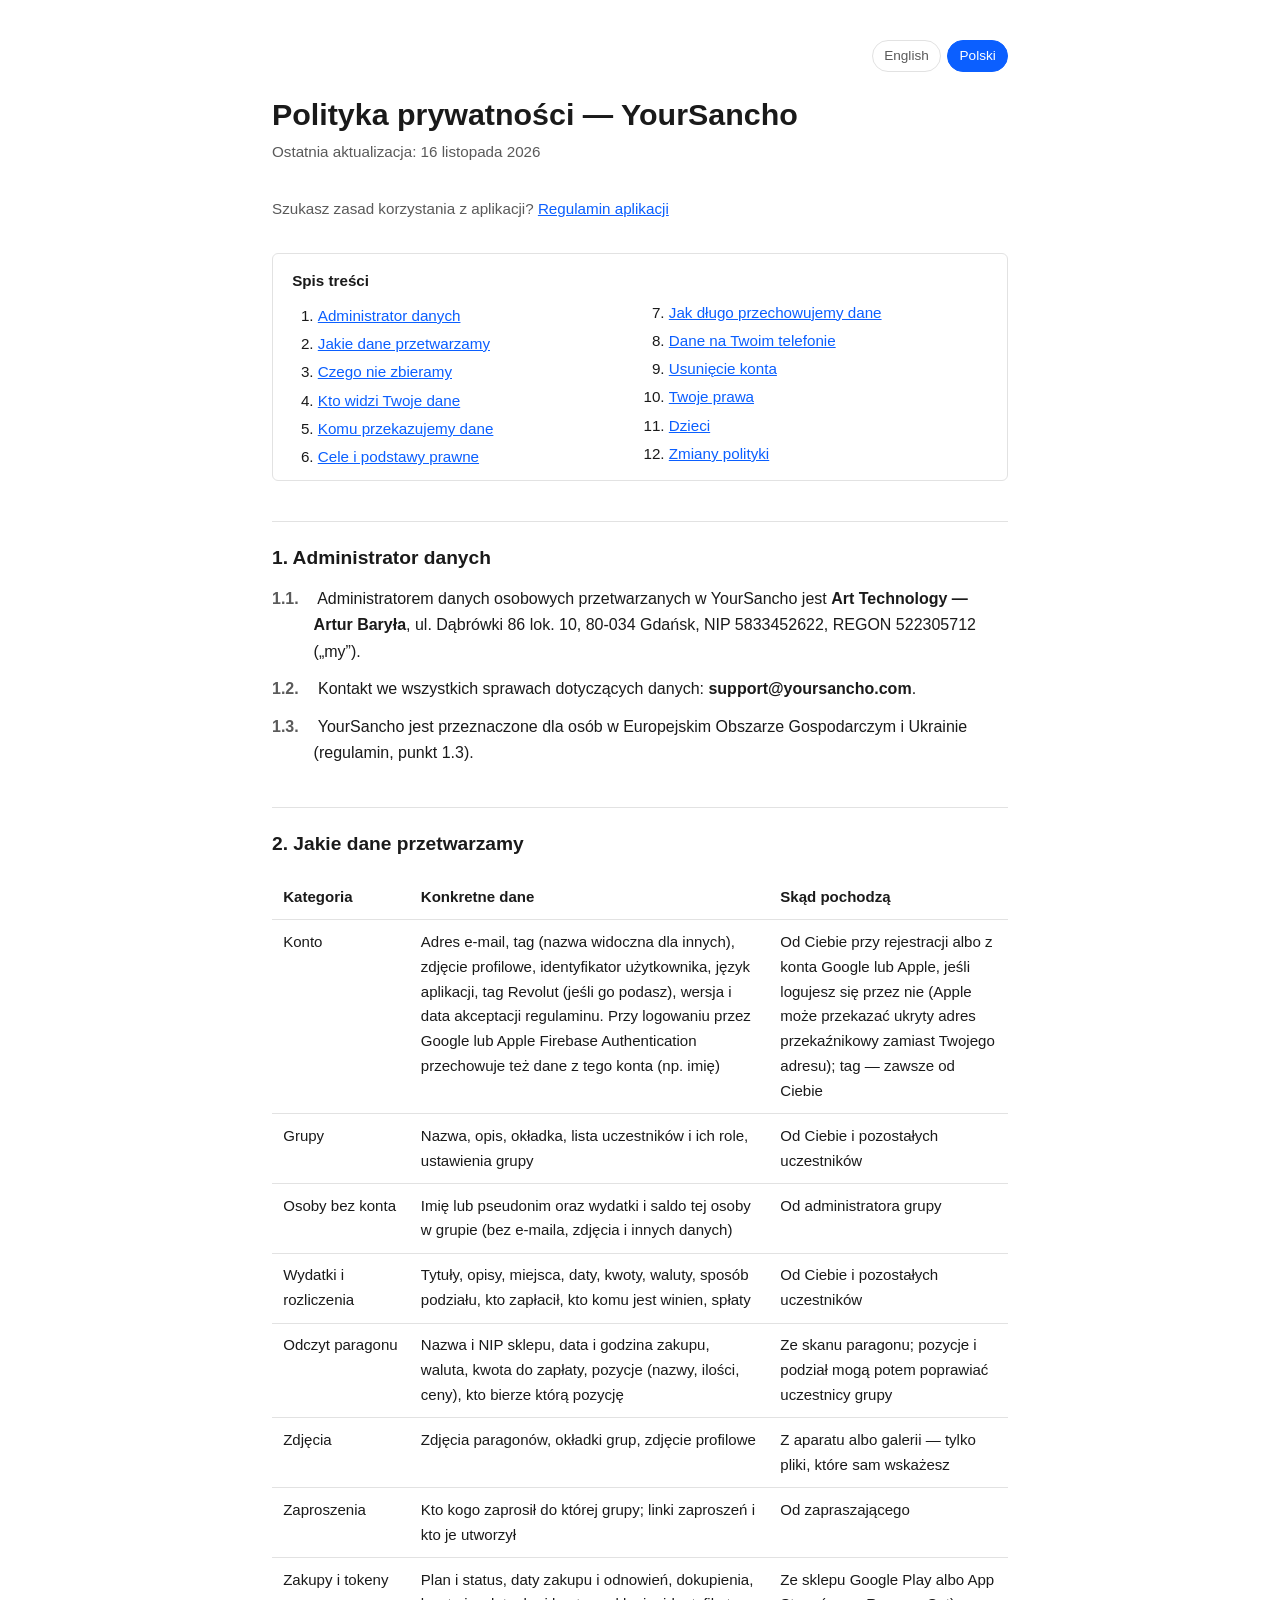
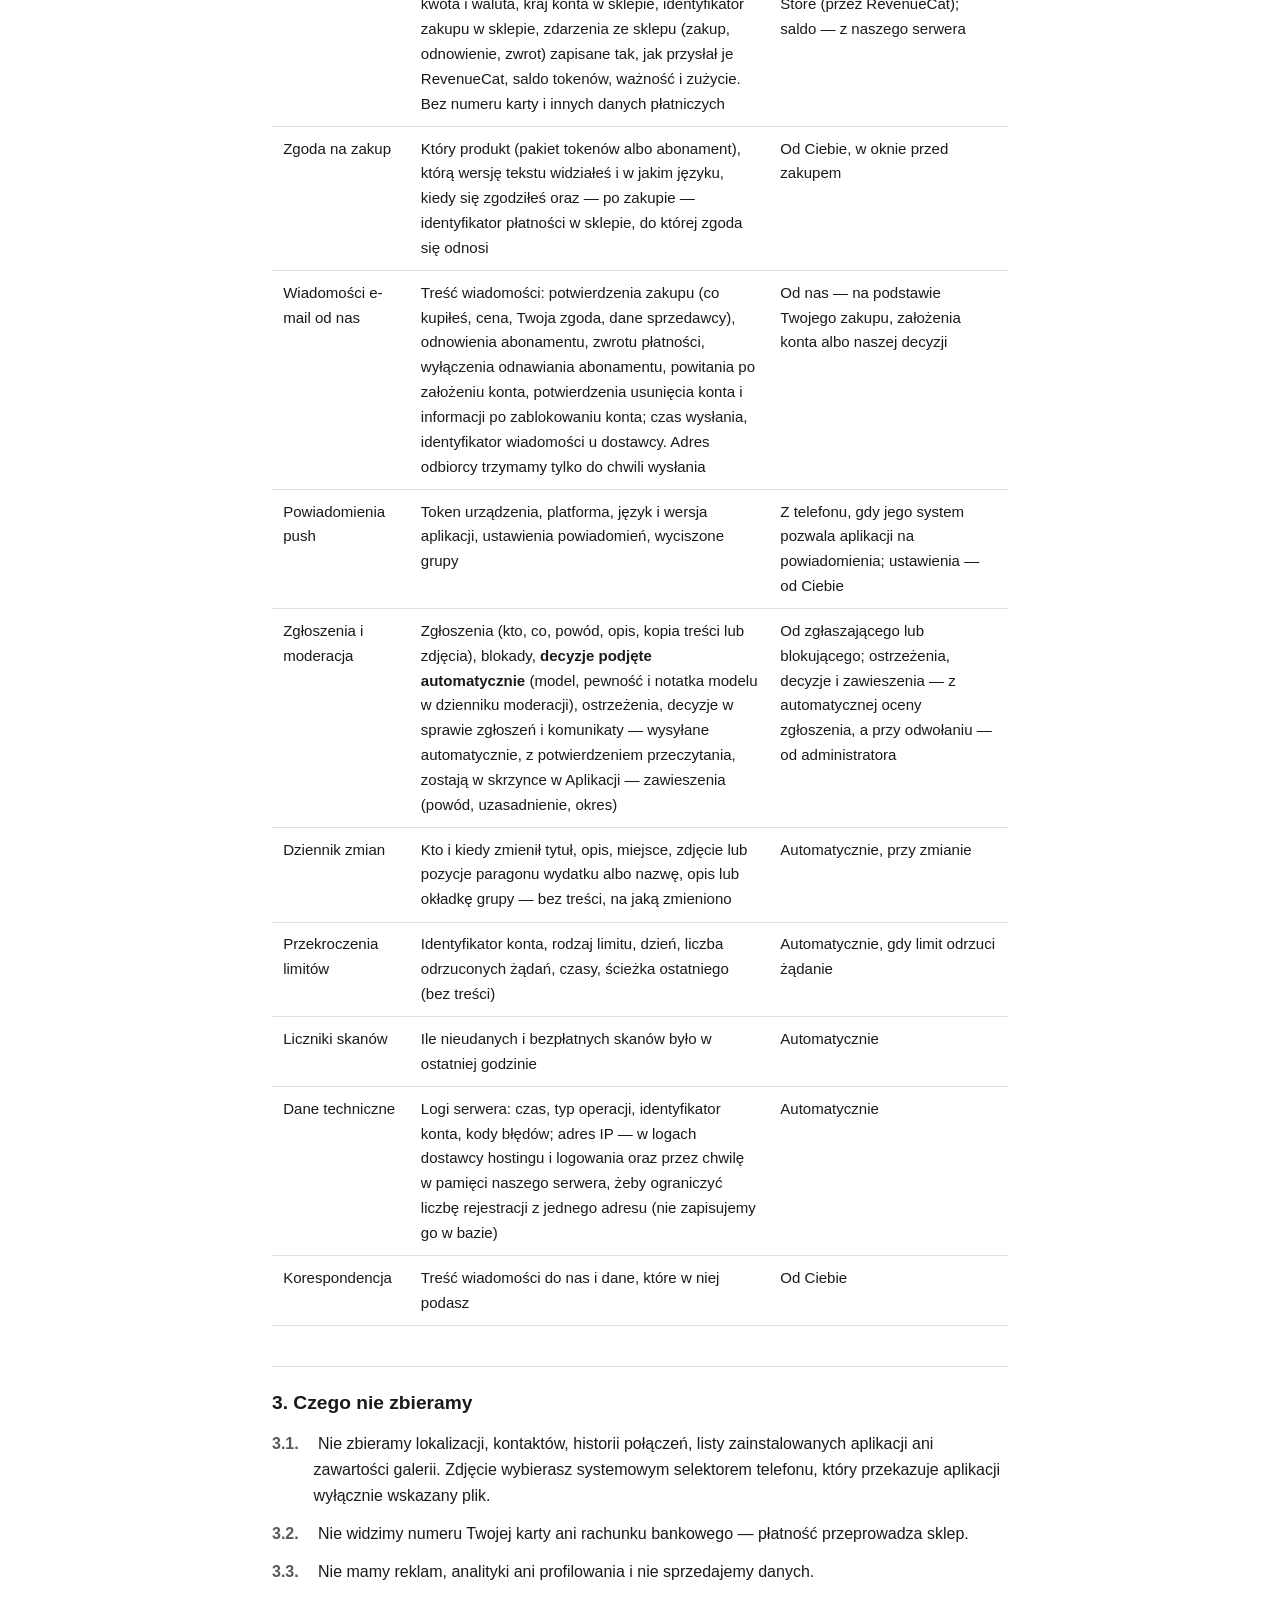
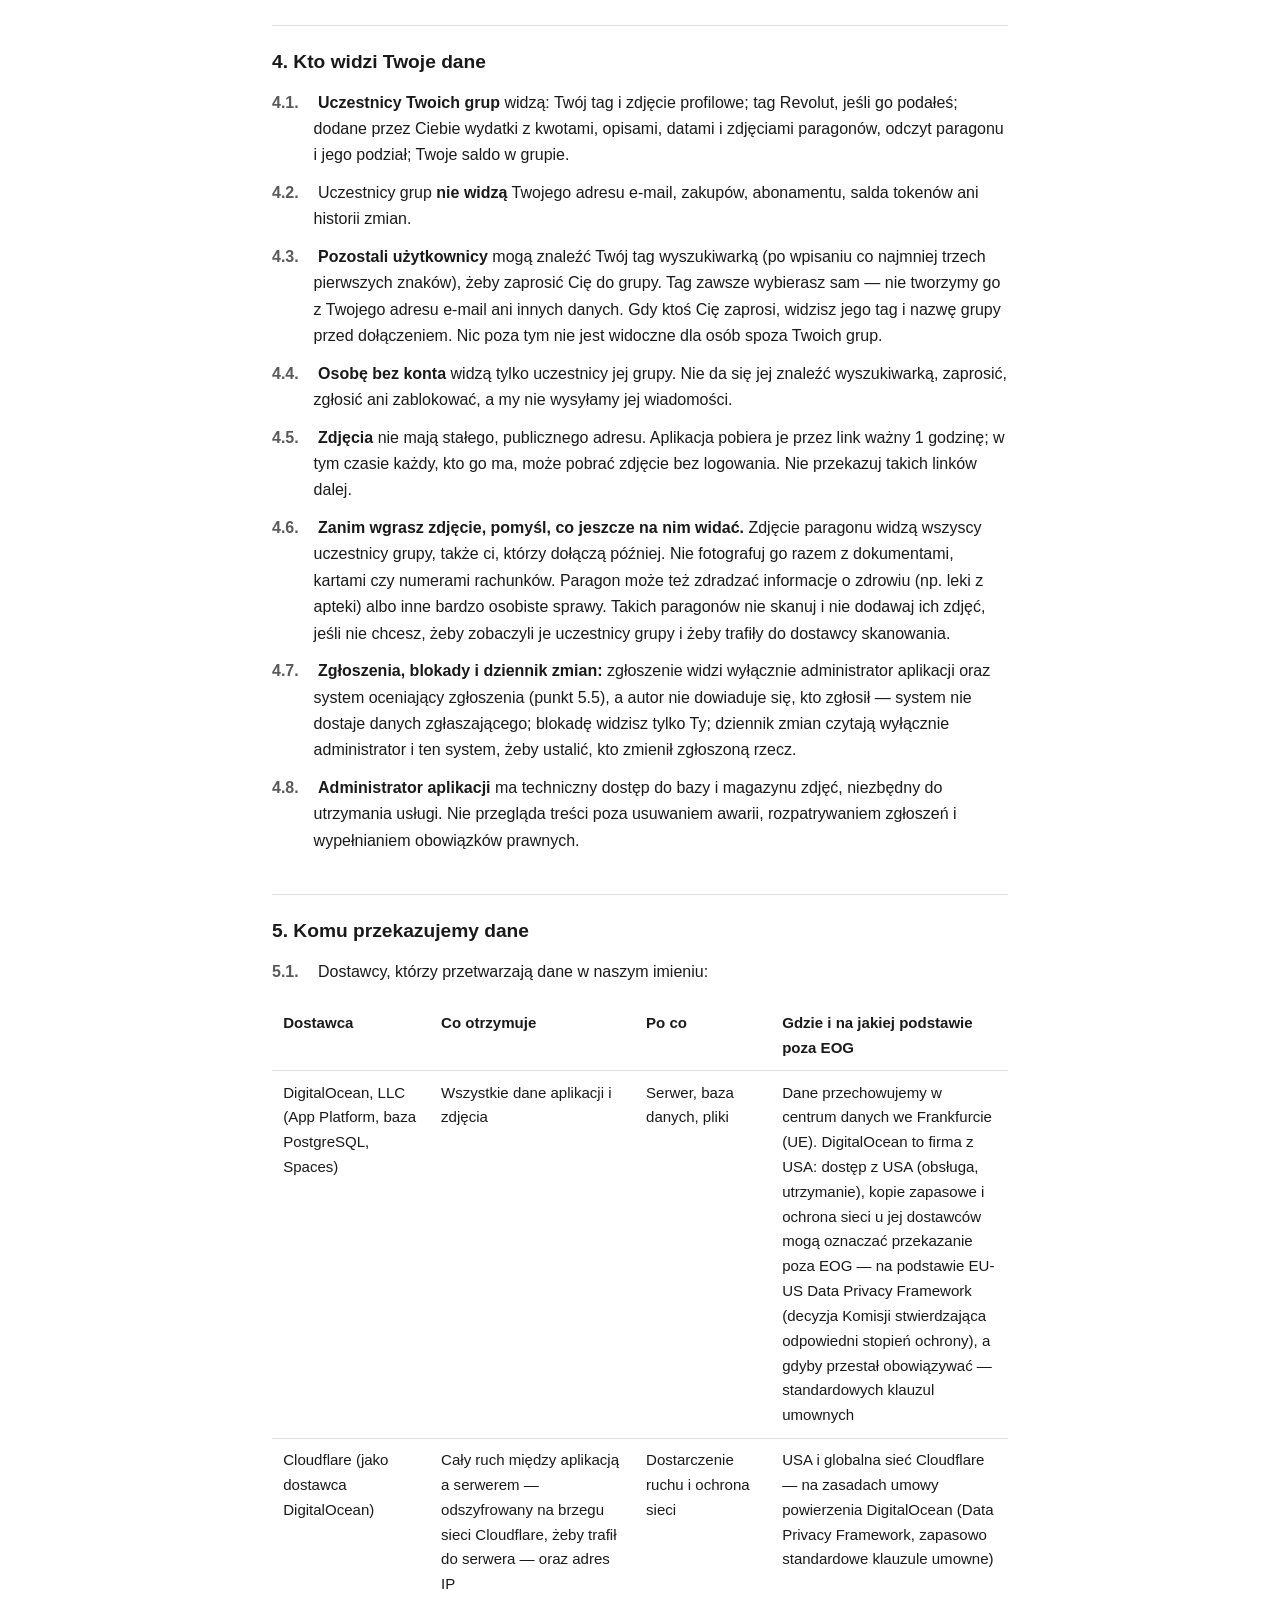
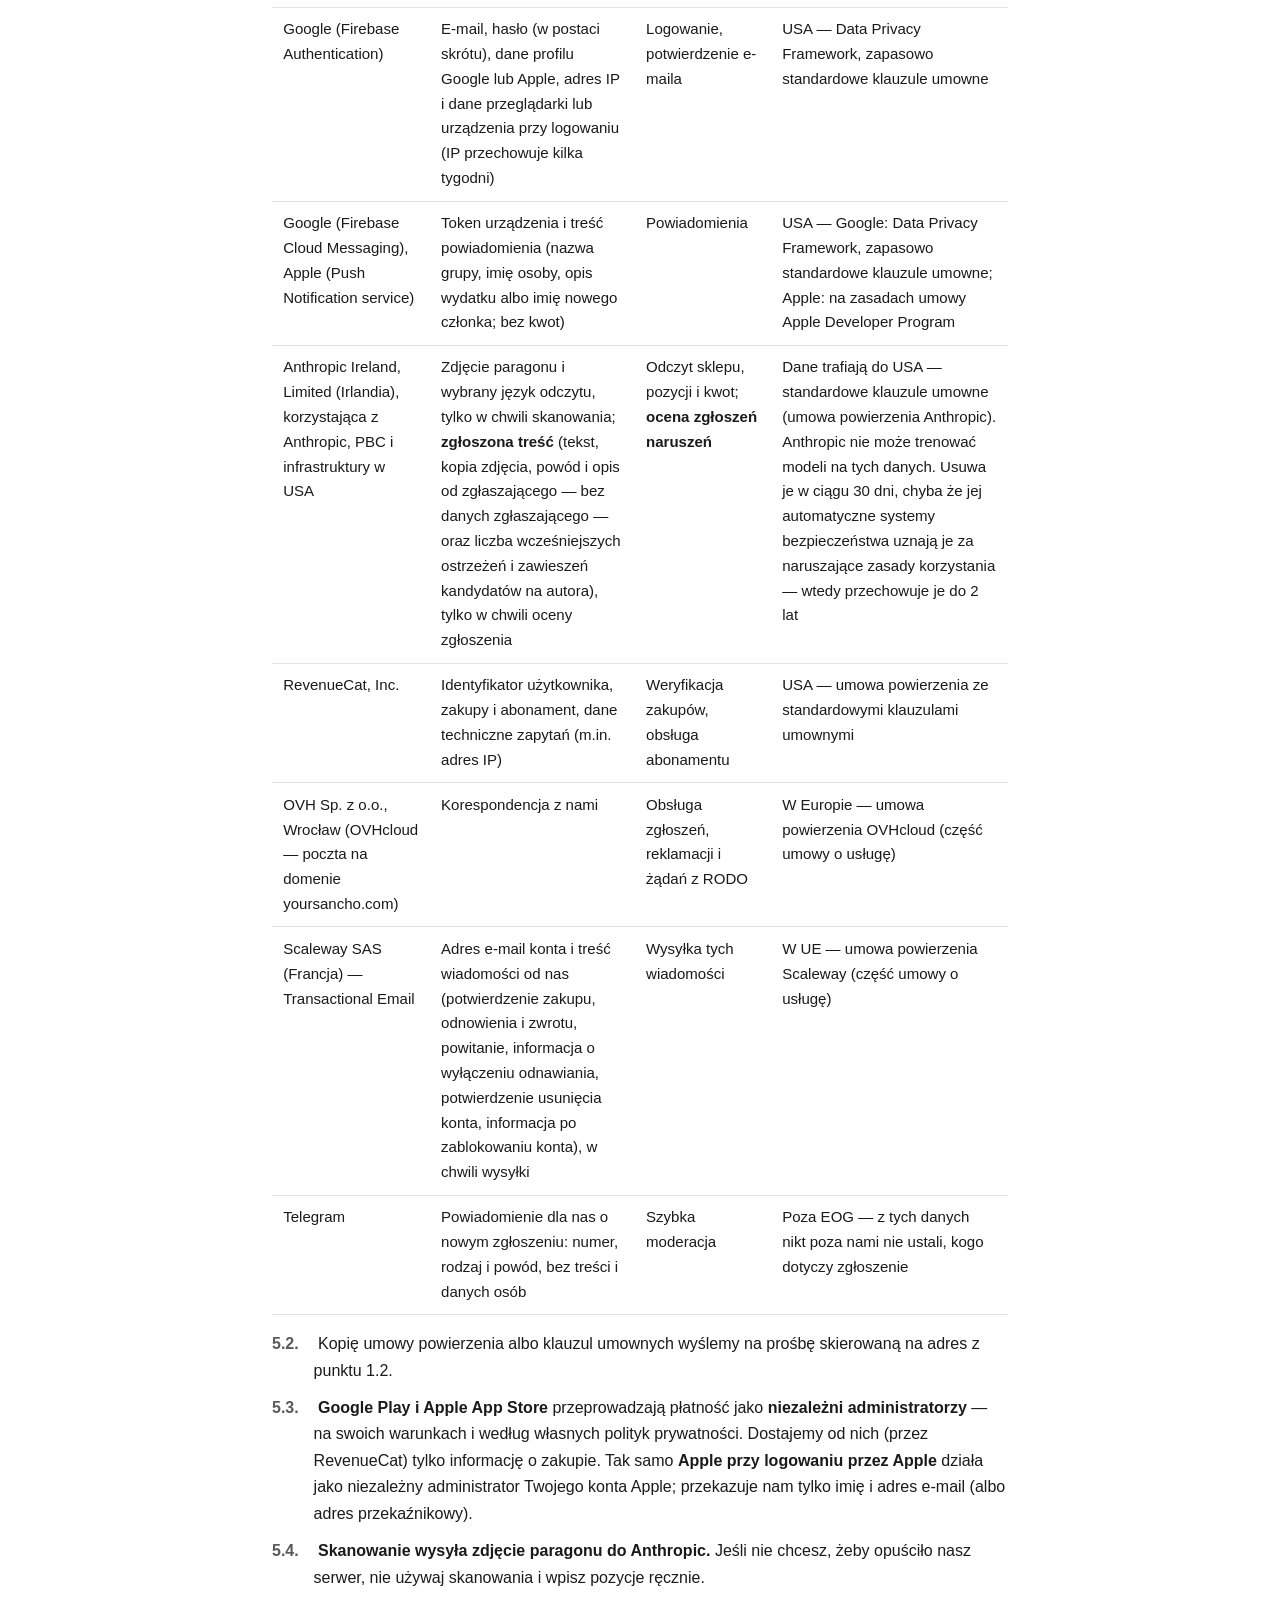
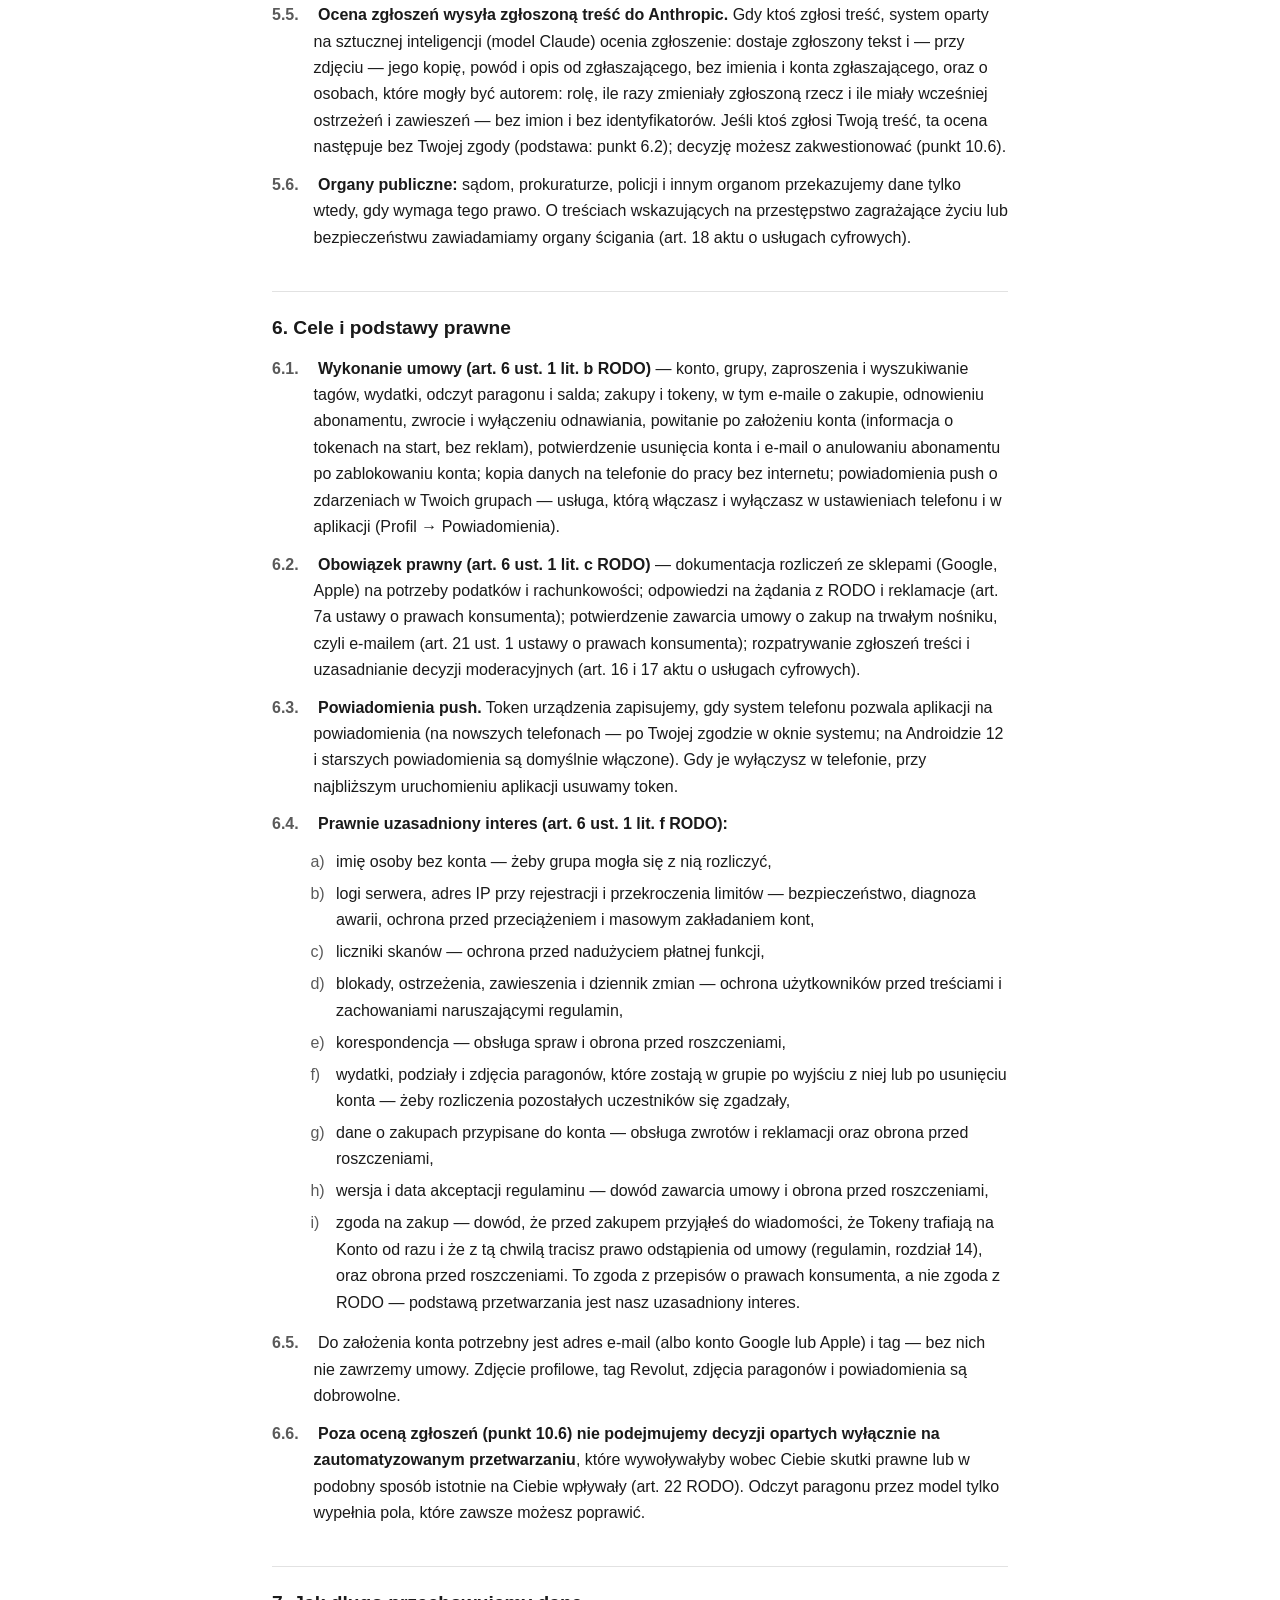
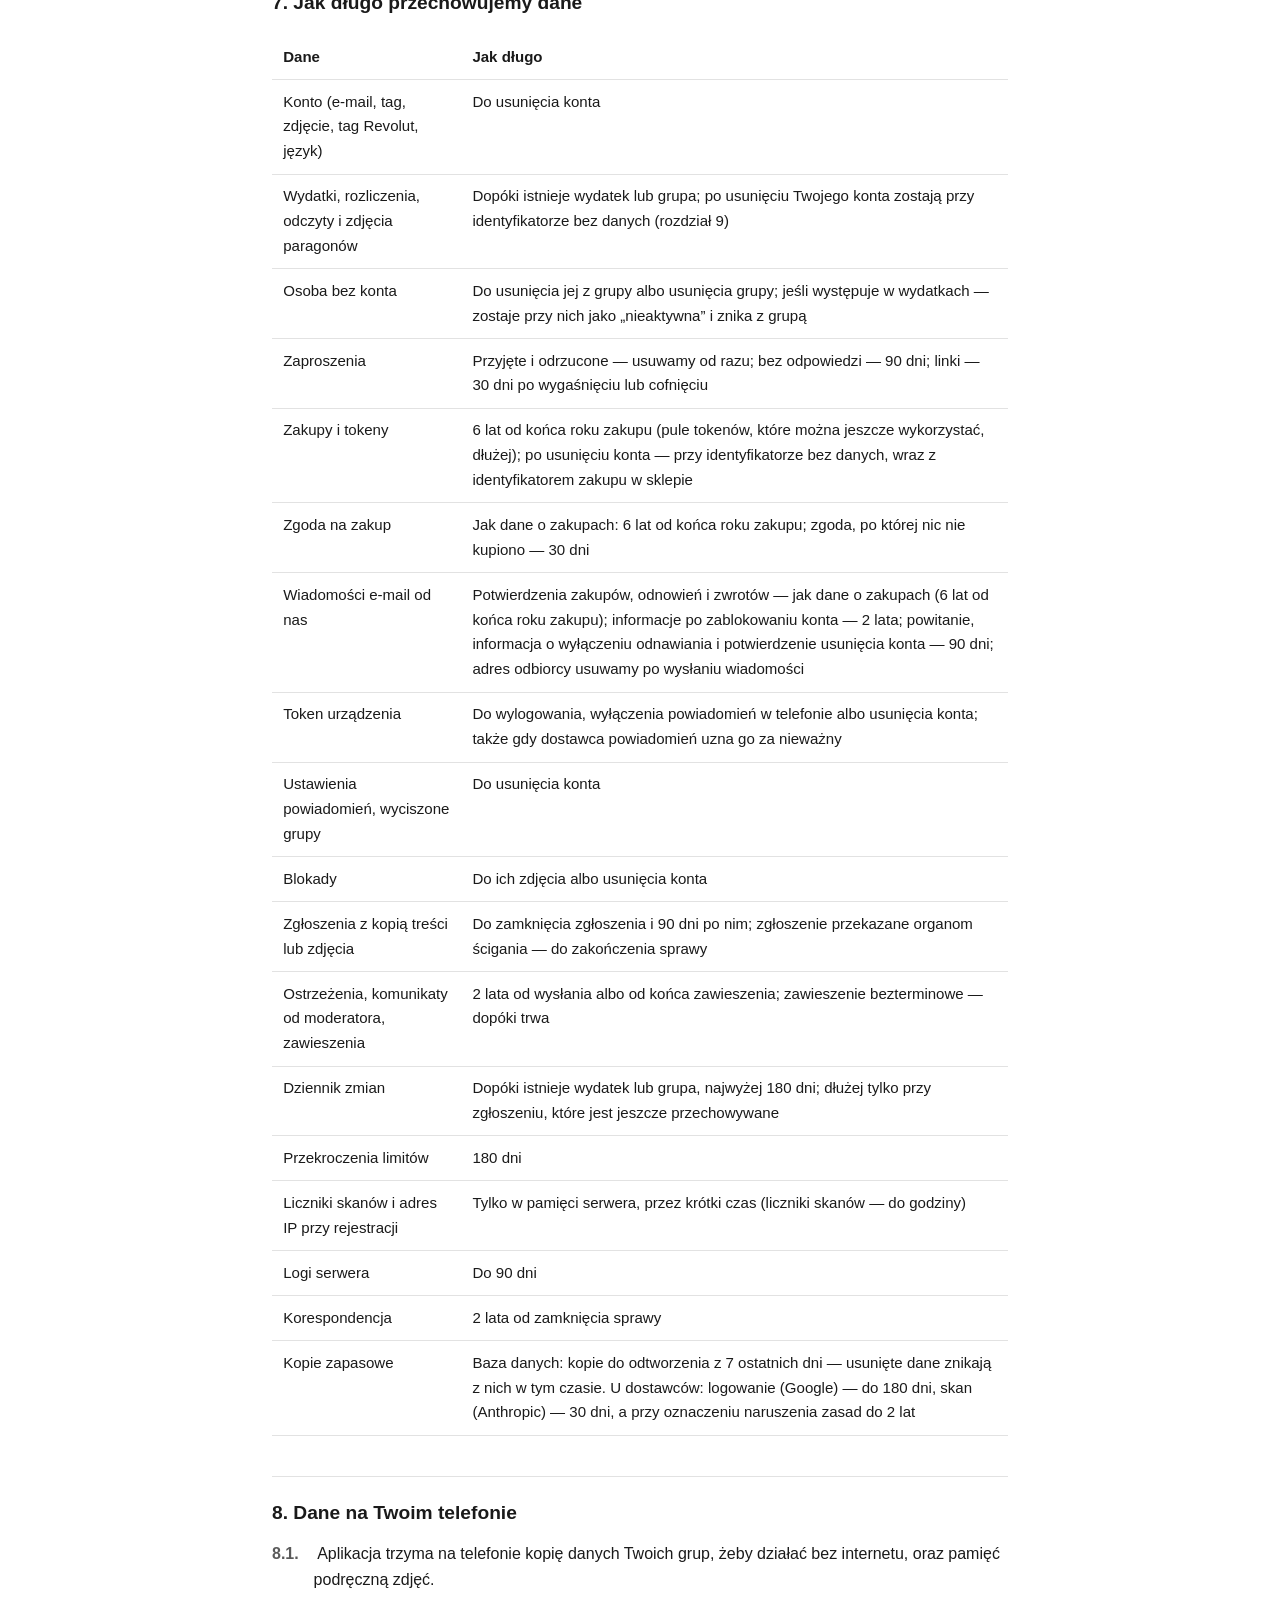
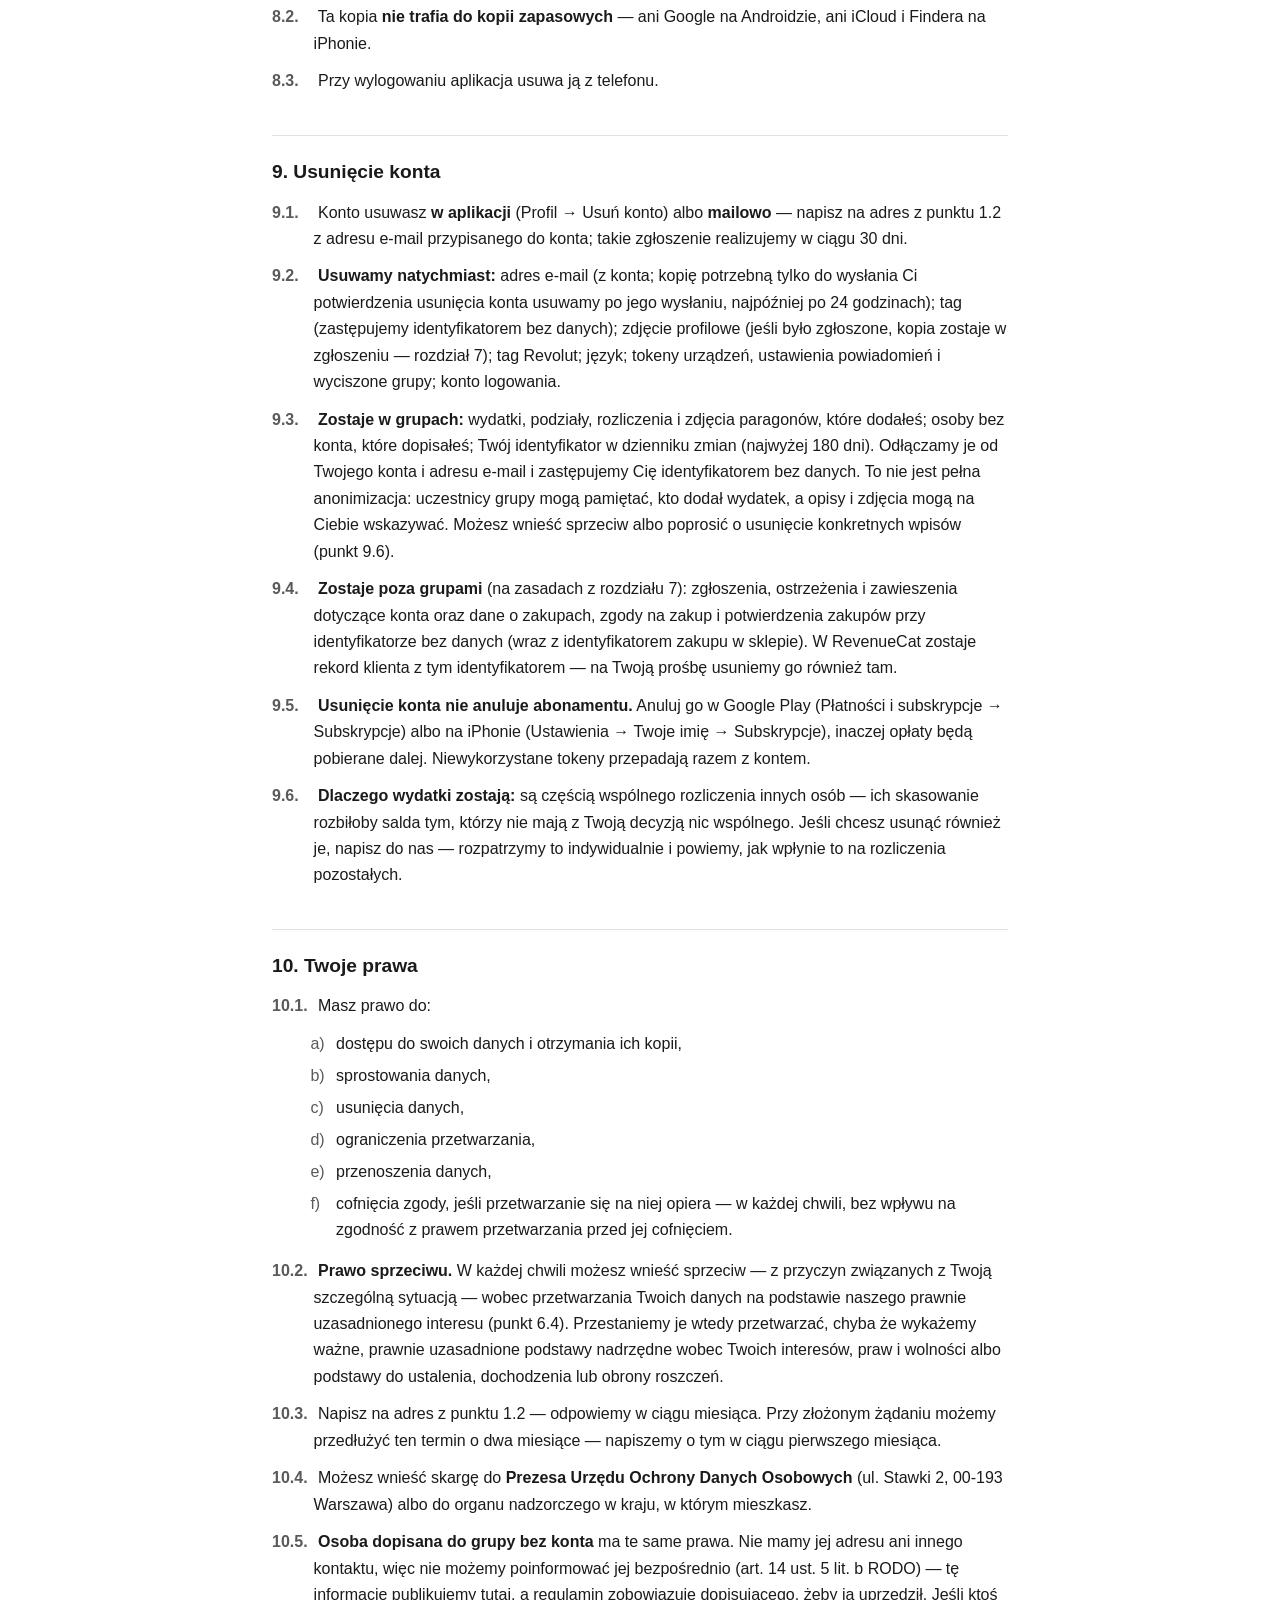
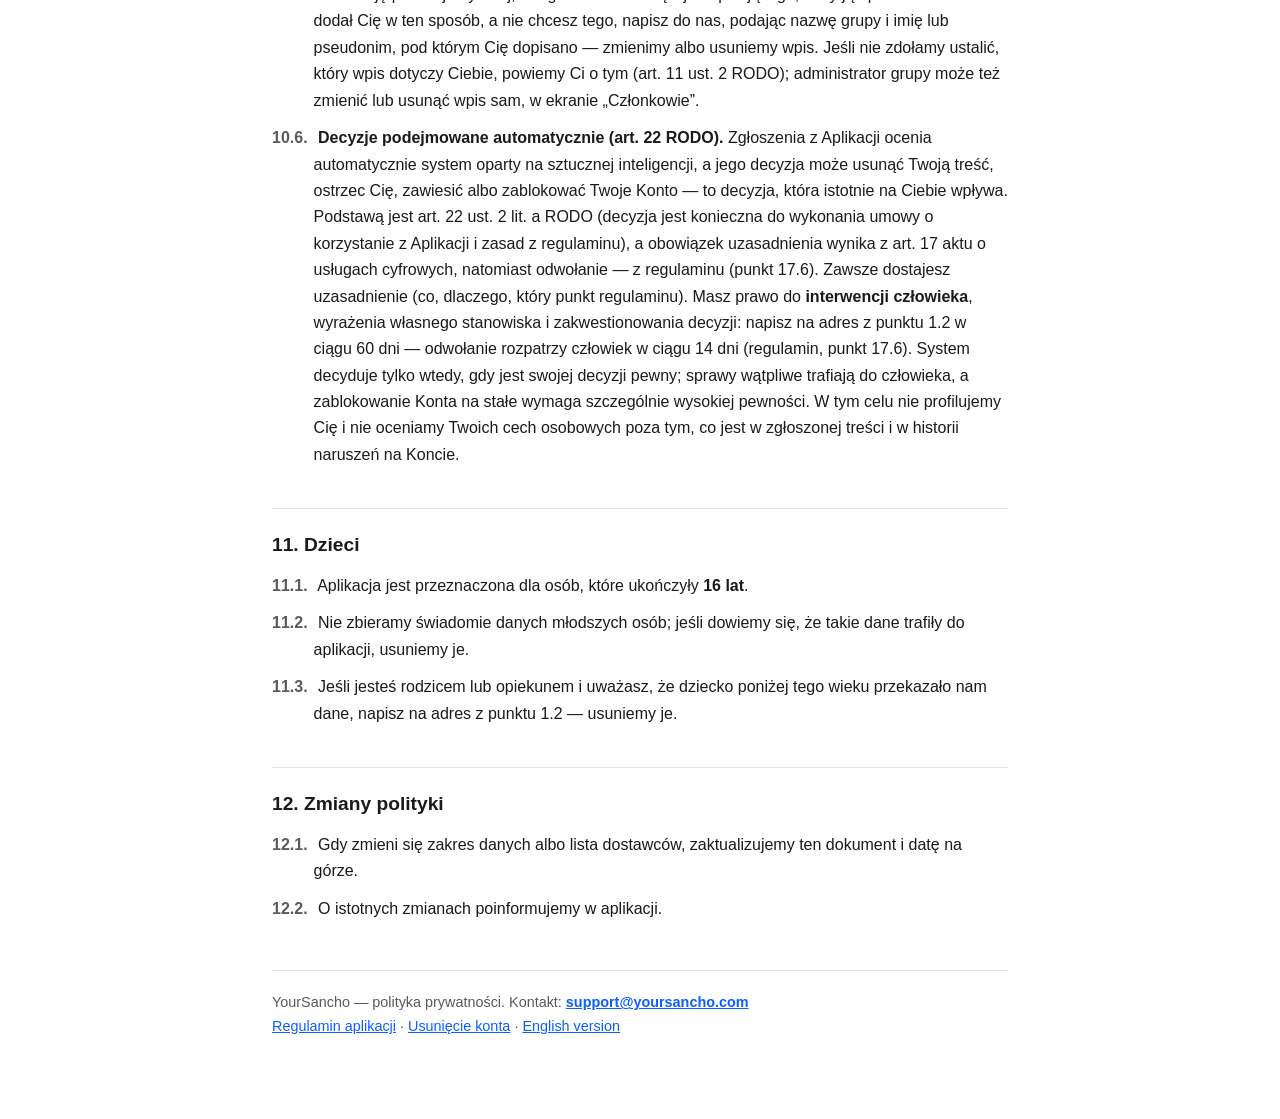
==== commit d478b830: "Privacy policy: two consistency fixes; terms: in force from 30 November 2026 Policy points 5.5/5.6, " ====
--- a/index.html
+++ b/index.html
@@ -5,10 +5,10 @@
 <meta name="viewport" content="width=device-width, initial-scale=1">
 <title>Polityka prywatności — YourSancho</title>
 <meta name="description" content="Polityka prywatności aplikacji YourSancho: jakie dane przetwarzamy, po co, komu je przekazujemy i jak długo je przechowujemy.">
-<link rel="canonical" href="https://arturbaryla.github.io/mysancho-legal/">
-<link rel="alternate" hreflang="en" href="https://arturbaryla.github.io/mysancho-legal/privacy-en.html">
-<link rel="alternate" hreflang="pl" href="https://arturbaryla.github.io/mysancho-legal/">
-<link rel="alternate" hreflang="x-default" href="https://arturbaryla.github.io/mysancho-legal/privacy-en.html">
+<link rel="canonical" href="https://arturbaryla.github.io/yoursancho-legal/">
+<link rel="alternate" hreflang="en" href="https://arturbaryla.github.io/yoursancho-legal/privacy-en.html">
+<link rel="alternate" hreflang="pl" href="https://arturbaryla.github.io/yoursancho-legal/">
+<link rel="alternate" hreflang="x-default" href="https://arturbaryla.github.io/yoursancho-legal/privacy-en.html">
 <link rel="stylesheet" href="style.css">
 </head>
 <body>
@@ -20,7 +20,7 @@
 </nav>
 
 <h1>Polityka prywatności — YourSancho</h1>
-<p class="sub">Ostatnia aktualizacja: 14 listopada 2026</p>
+<p class="sub">Ostatnia aktualizacja: 16 listopada 2026</p>
 <p class="docnav">Szukasz zasad korzystania z aplikacji? <a href="terms.html">Regulamin aplikacji</a></p>
 
 <nav class="toc" aria-label="Spis treści">
@@ -135,7 +135,7 @@
 
 <p class="pt" id="p5-5"><span class="no">5.5.</span> <strong>Ocena zgłoszeń wysyła zgłoszoną treść do Anthropic.</strong> Gdy ktoś zgłosi treść, system oparty na sztucznej inteligencji (model Claude) ocenia zgłoszenie: dostaje zgłoszony tekst i — przy zdjęciu — jego kopię, powód i opis od zgłaszającego, bez imienia i konta zgłaszającego, oraz o osobach, które mogły być autorem: rolę, ile razy zmieniały zgłoszoną rzecz i ile miały wcześniej ostrzeżeń i zawieszeń — bez imion i bez identyfikatorów. Jeśli ktoś zgłosi Twoją treść, ta ocena następuje bez Twojej zgody (podstawa: punkt 6.2); decyzję możesz zakwestionować (punkt 10.6).</p>
 
-<p class="pt" id="p5-5"><span class="no">5.5.</span> <strong>Organy publiczne:</strong> sądom, prokuraturze, policji i innym organom przekazujemy dane tylko wtedy, gdy wymaga tego prawo. O treściach wskazujących na przestępstwo zagrażające życiu lub bezpieczeństwu zawiadamiamy organy ścigania (art. 18 aktu o usługach cyfrowych).</p>
+<p class="pt" id="p5-6"><span class="no">5.6.</span> <strong>Organy publiczne:</strong> sądom, prokuraturze, policji i innym organom przekazujemy dane tylko wtedy, gdy wymaga tego prawo. O treściach wskazujących na przestępstwo zagrażające życiu lub bezpieczeństwu zawiadamiamy organy ścigania (art. 18 aktu o usługach cyfrowych).</p>
 
 <h2 id="6-cele-i-podstawy-prawne">6. Cele i podstawy prawne</h2>
 
@@ -161,7 +161,7 @@
 
 <p class="pt" id="p6-5"><span class="no">6.5.</span> Do założenia konta potrzebny jest adres e-mail (albo konto Google lub Apple) i tag — bez nich nie zawrzemy umowy. Zdjęcie profilowe, tag Revolut, zdjęcia paragonów i powiadomienia są dobrowolne.</p>
 
-<p class="pt" id="p6-6"><span class="no">6.6.</span> <strong>Nie podejmujemy decyzji opartych wyłącznie na zautomatyzowanym przetwarzaniu</strong>, które wywoływałyby wobec Ciebie skutki prawne (art. 22 RODO). Odczyt paragonu przez model tylko wypełnia pola, które zawsze możesz poprawić.</p>
+<p class="pt" id="p6-6"><span class="no">6.6.</span> <strong>Poza oceną zgłoszeń (punkt 10.6) nie podejmujemy decyzji opartych wyłącznie na zautomatyzowanym przetwarzaniu</strong>, które wywoływałyby wobec Ciebie skutki prawne lub w podobny sposób istotnie na Ciebie wpływały (art. 22 RODO). Odczyt paragonu przez model tylko wypełnia pola, które zawsze możesz poprawić.</p>
 
 <h2 id="7-jak-długo-przechowujemy-dane">7. Jak długo przechowujemy dane</h2>
 
@@ -236,7 +236,7 @@
 
 <p class="pt" id="p10-5"><span class="no">10.5.</span> <strong>Osoba dopisana do grupy bez konta</strong> ma te same prawa. Nie mamy jej adresu ani innego kontaktu, więc nie możemy poinformować jej bezpośrednio (art. 14 ust. 5 lit. b RODO) — tę informację publikujemy tutaj, a regulamin zobowiązuje dopisującego, żeby ją uprzedził. Jeśli ktoś dodał Cię w ten sposób, a nie chcesz tego, napisz do nas, podając nazwę grupy i imię lub pseudonim, pod którym Cię dopisano — zmienimy albo usuniemy wpis. Jeśli nie zdołamy ustalić, który wpis dotyczy Ciebie, powiemy Ci o tym (art. 11 ust. 2 RODO); administrator grupy może też zmienić lub usunąć wpis sam, w ekranie „Członkowie”.</p>
 
-<p class="pt" id="p10-6"><span class="no">10.6.</span> <strong>Decyzje podejmowane automatycznie (art. 22 RODO).</strong> Zgłoszenia z Aplikacji ocenia automatycznie system oparty na sztucznej inteligencji, a jego decyzja może usunąć Twoją treść, ostrzec Cię, zawiesić albo zablokować Twoje Konto — to decyzja, która istotnie na Ciebie wpływa. Podstawą jest art. 22 ust. 2 lit. a RODO (decyzja jest konieczna do wykonania umowy o korzystanie z Aplikacji i zasad z regulaminu), a obowiązek uzasadnienia i odwołania wynika z art. 17 i 20 aktu o usługach cyfrowych. Zawsze dostajesz uzasadnienie (co, dlaczego, który punkt regulaminu). Masz prawo do <strong>interwencji człowieka</strong>, wyrażenia własnego stanowiska i zakwestionowania decyzji: napisz na adres z punktu 1.2 w ciągu 60 dni — odwołanie rozpatrzy człowiek w ciągu 14 dni (regulamin, punkt 17.6). System decyduje tylko wtedy, gdy jest swojej decyzji pewny; sprawy wątpliwe trafiają do człowieka, a zablokowanie Konta na stałe wymaga szczególnie wysokiej pewności. W tym celu nie profilujemy Cię i nie oceniamy Twoich cech osobowych poza tym, co jest w zgłoszonej treści i w historii naruszeń na Koncie.</p>
+<p class="pt" id="p10-6"><span class="no">10.6.</span> <strong>Decyzje podejmowane automatycznie (art. 22 RODO).</strong> Zgłoszenia z Aplikacji ocenia automatycznie system oparty na sztucznej inteligencji, a jego decyzja może usunąć Twoją treść, ostrzec Cię, zawiesić albo zablokować Twoje Konto — to decyzja, która istotnie na Ciebie wpływa. Podstawą jest art. 22 ust. 2 lit. a RODO (decyzja jest konieczna do wykonania umowy o korzystanie z Aplikacji i zasad z regulaminu), a obowiązek uzasadnienia wynika z art. 17 aktu o usługach cyfrowych, natomiast odwołanie — z regulaminu (punkt 17.6). Zawsze dostajesz uzasadnienie (co, dlaczego, który punkt regulaminu). Masz prawo do <strong>interwencji człowieka</strong>, wyrażenia własnego stanowiska i zakwestionowania decyzji: napisz na adres z punktu 1.2 w ciągu 60 dni — odwołanie rozpatrzy człowiek w ciągu 14 dni (regulamin, punkt 17.6). System decyduje tylko wtedy, gdy jest swojej decyzji pewny; sprawy wątpliwe trafiają do człowieka, a zablokowanie Konta na stałe wymaga szczególnie wysokiej pewności. W tym celu nie profilujemy Cię i nie oceniamy Twoich cech osobowych poza tym, co jest w zgłoszonej treści i w historii naruszeń na Koncie.</p>
 
 <h2 id="11-dzieci">11. Dzieci</h2>
 
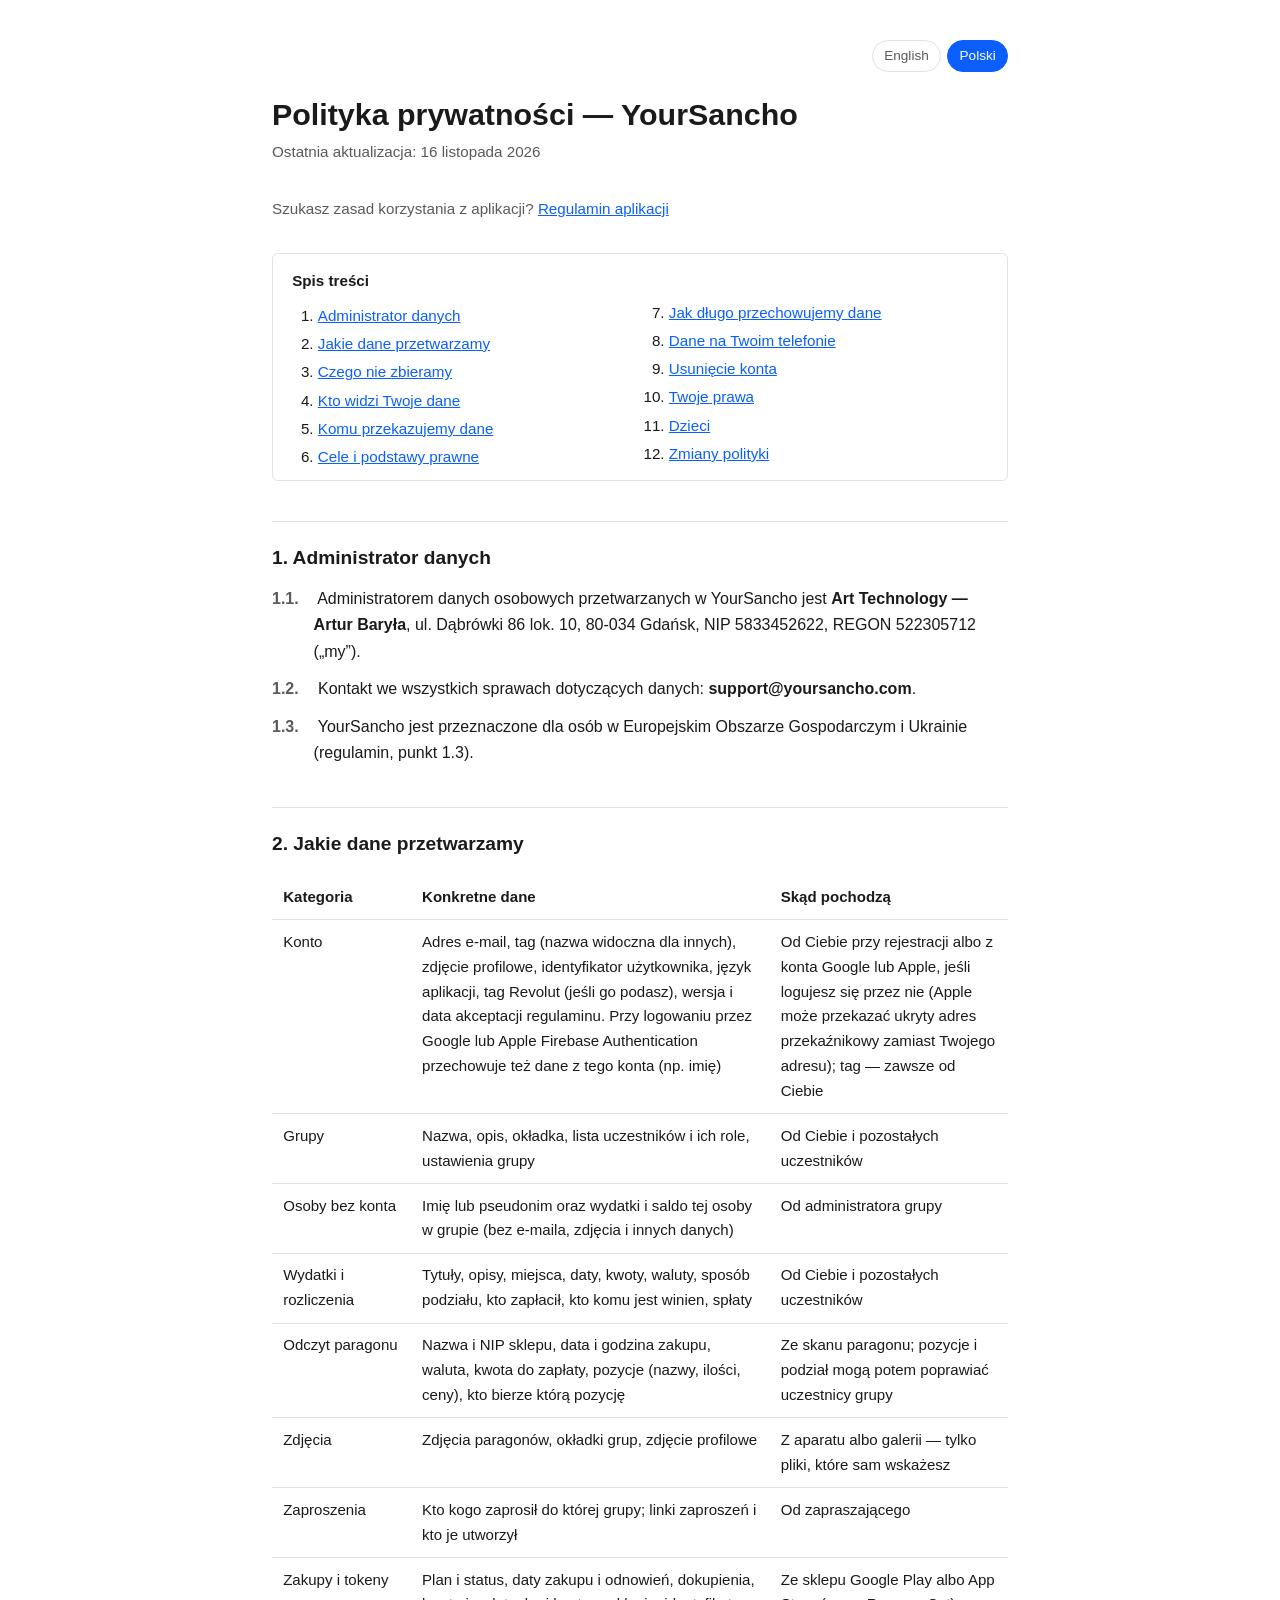
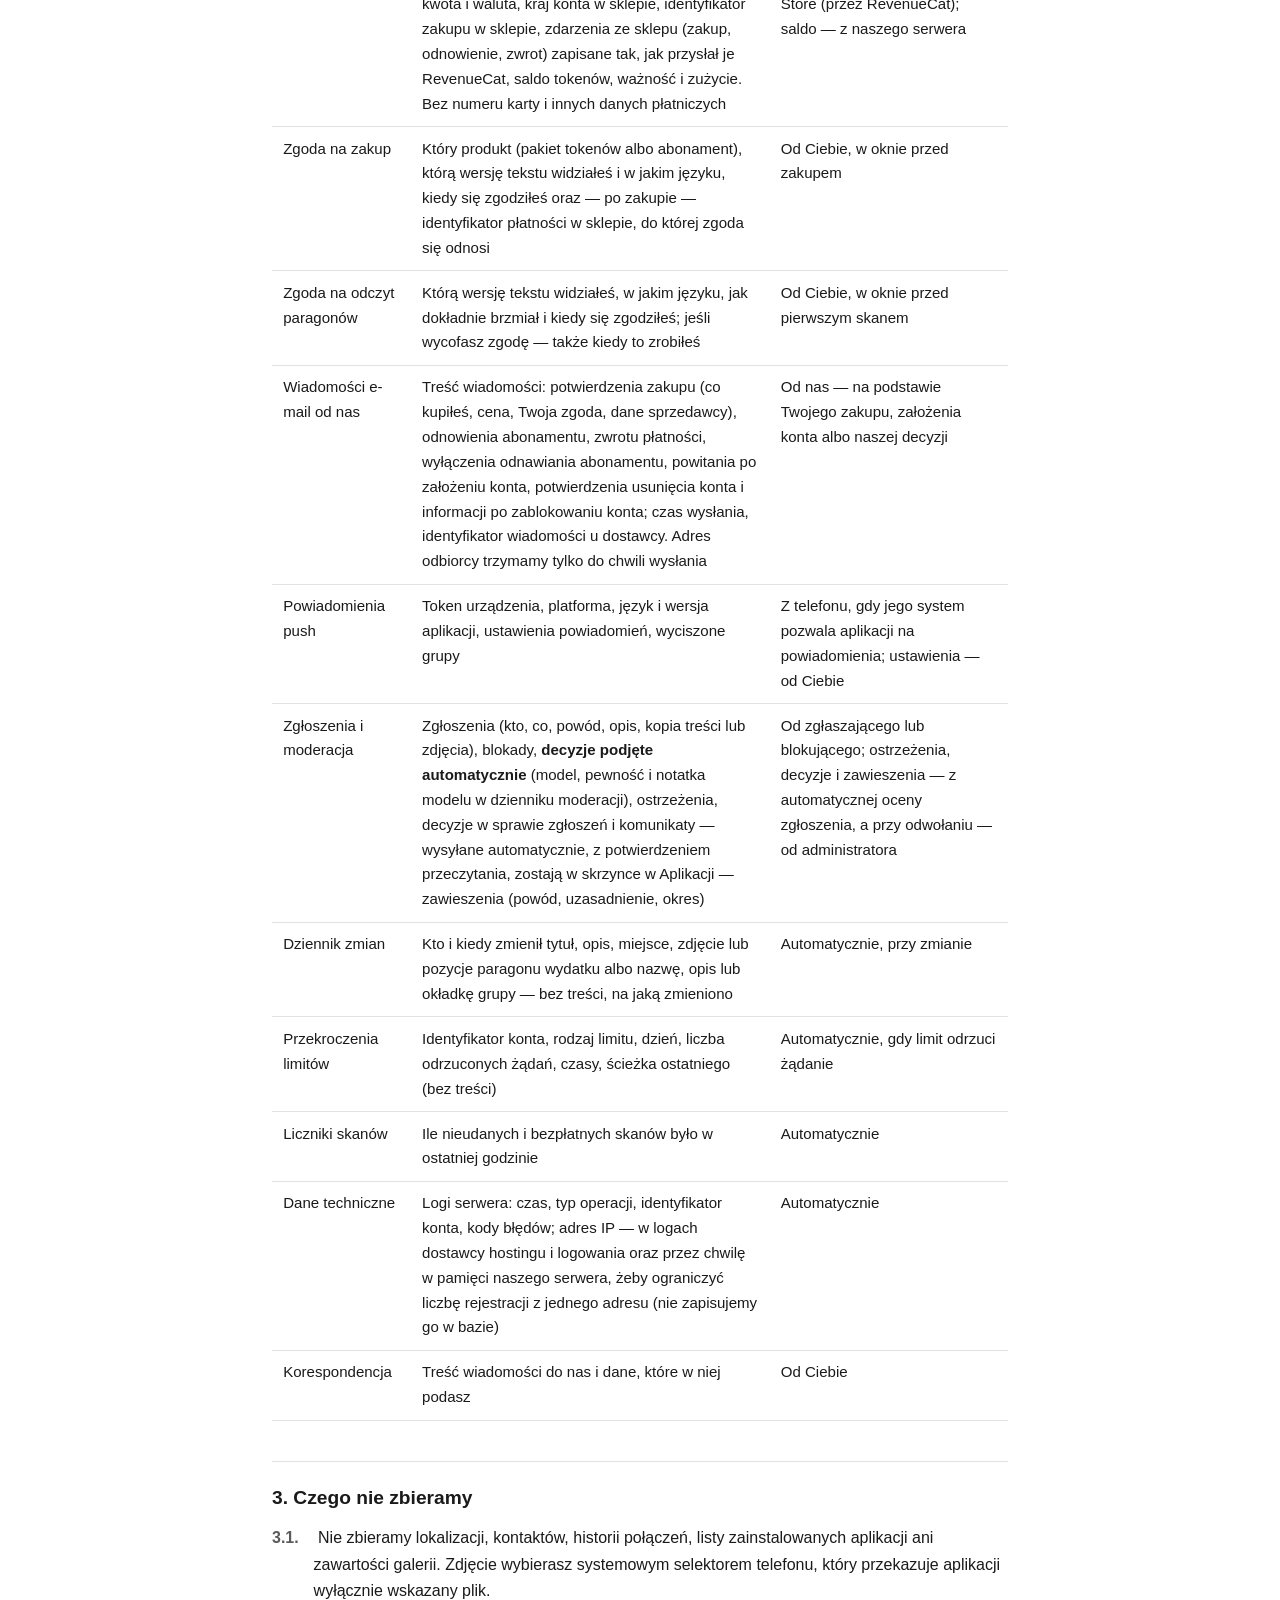
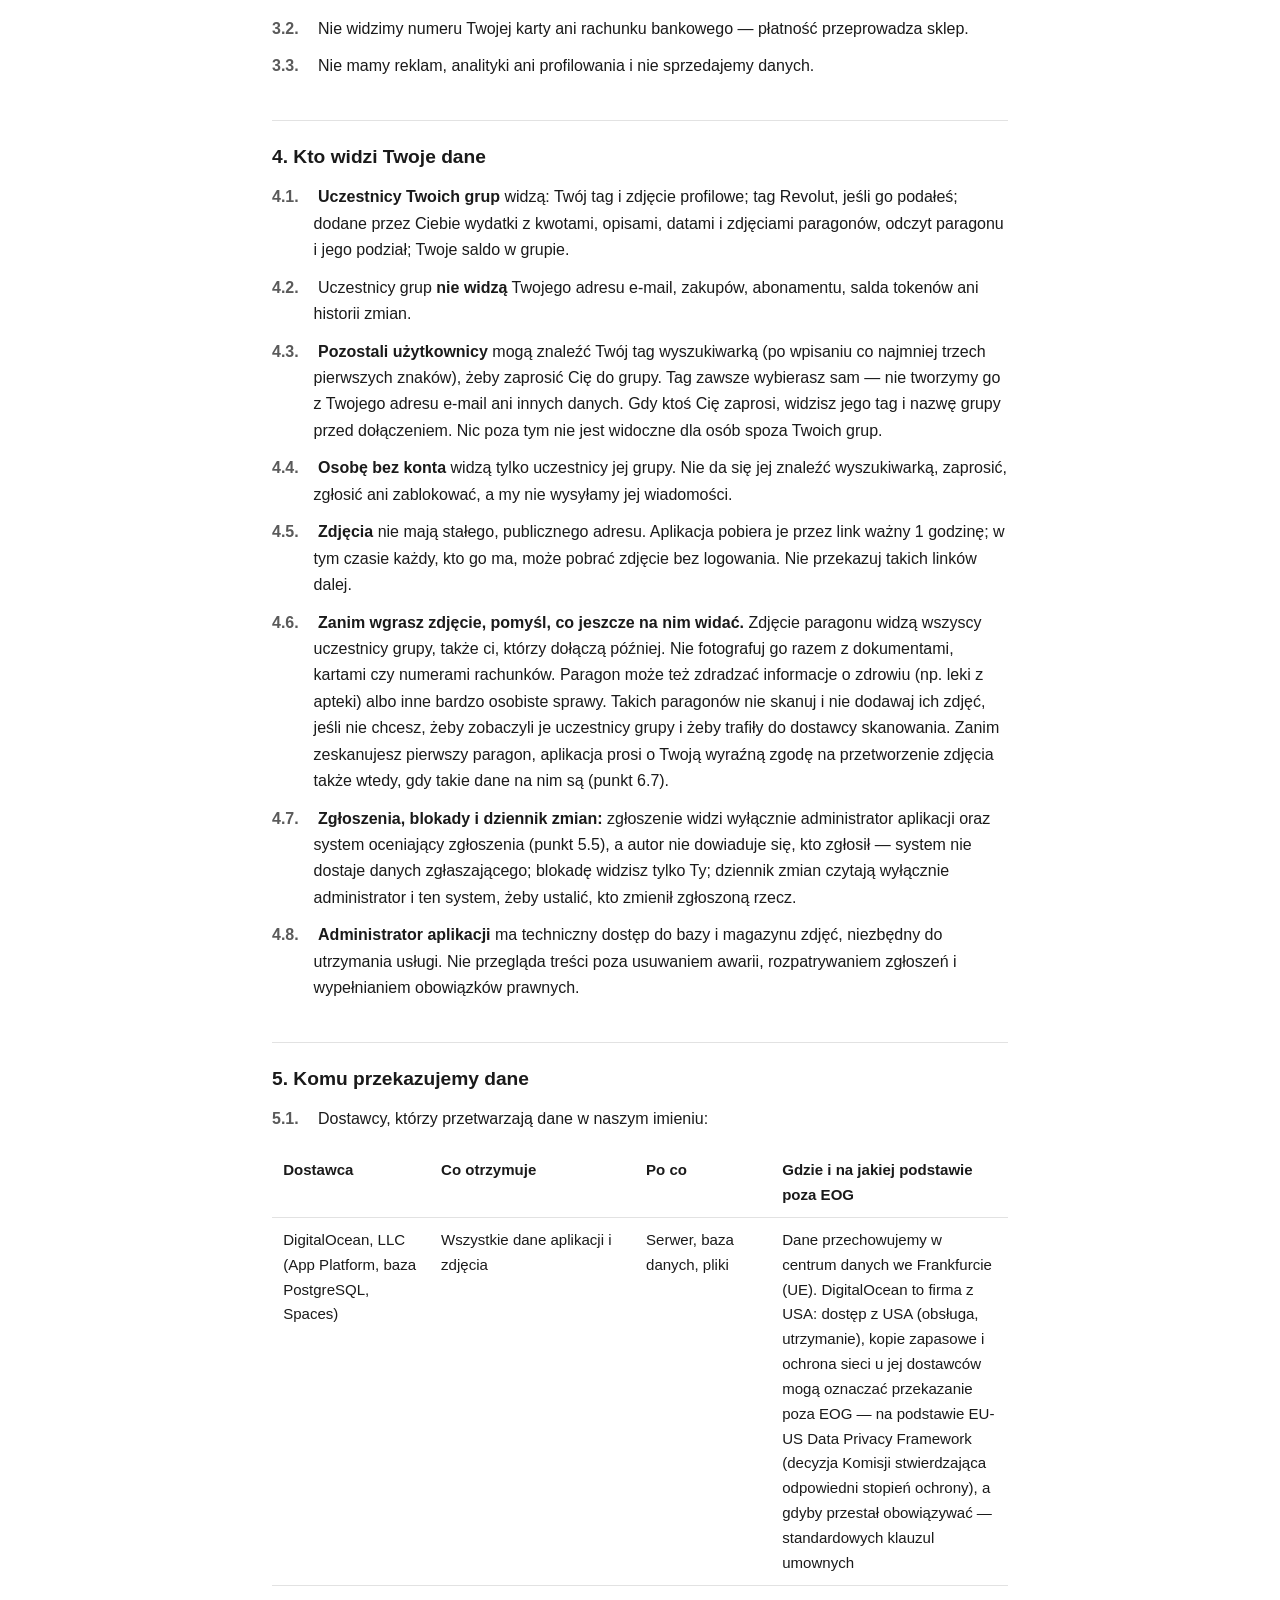
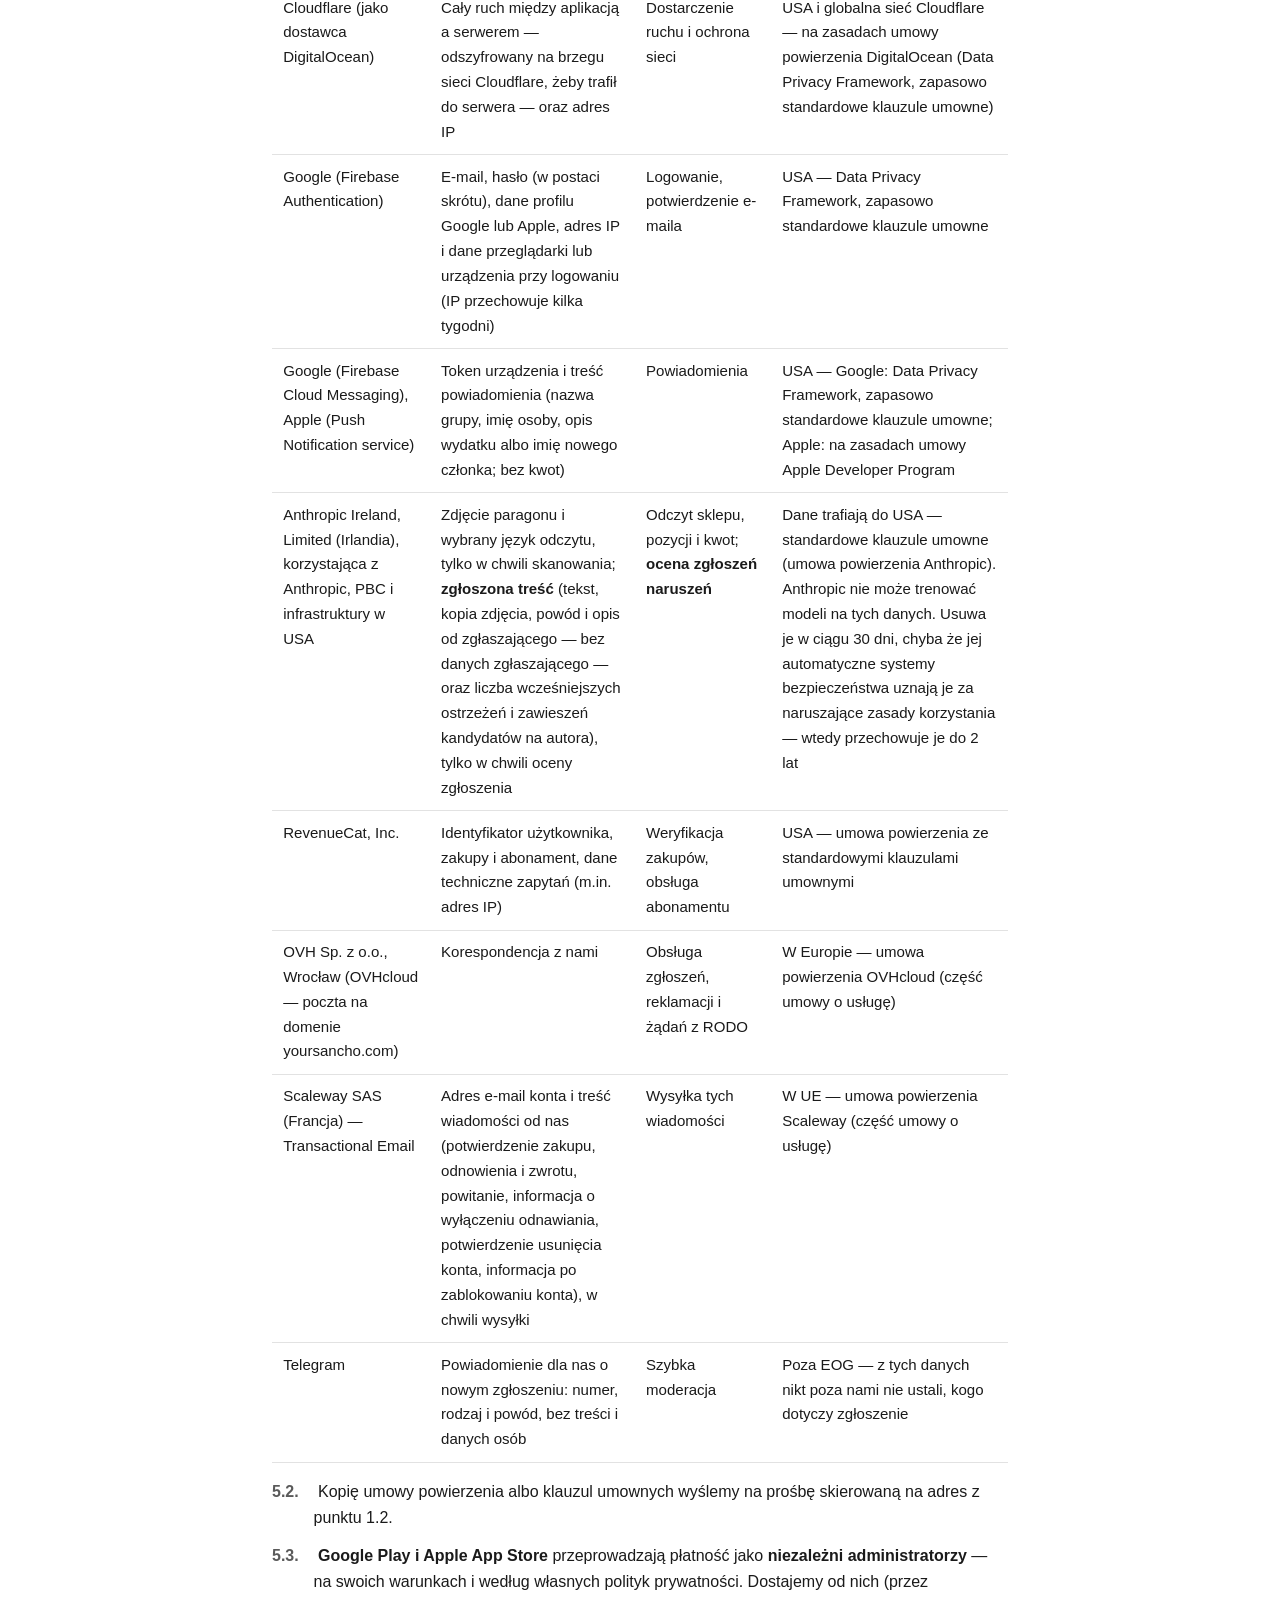
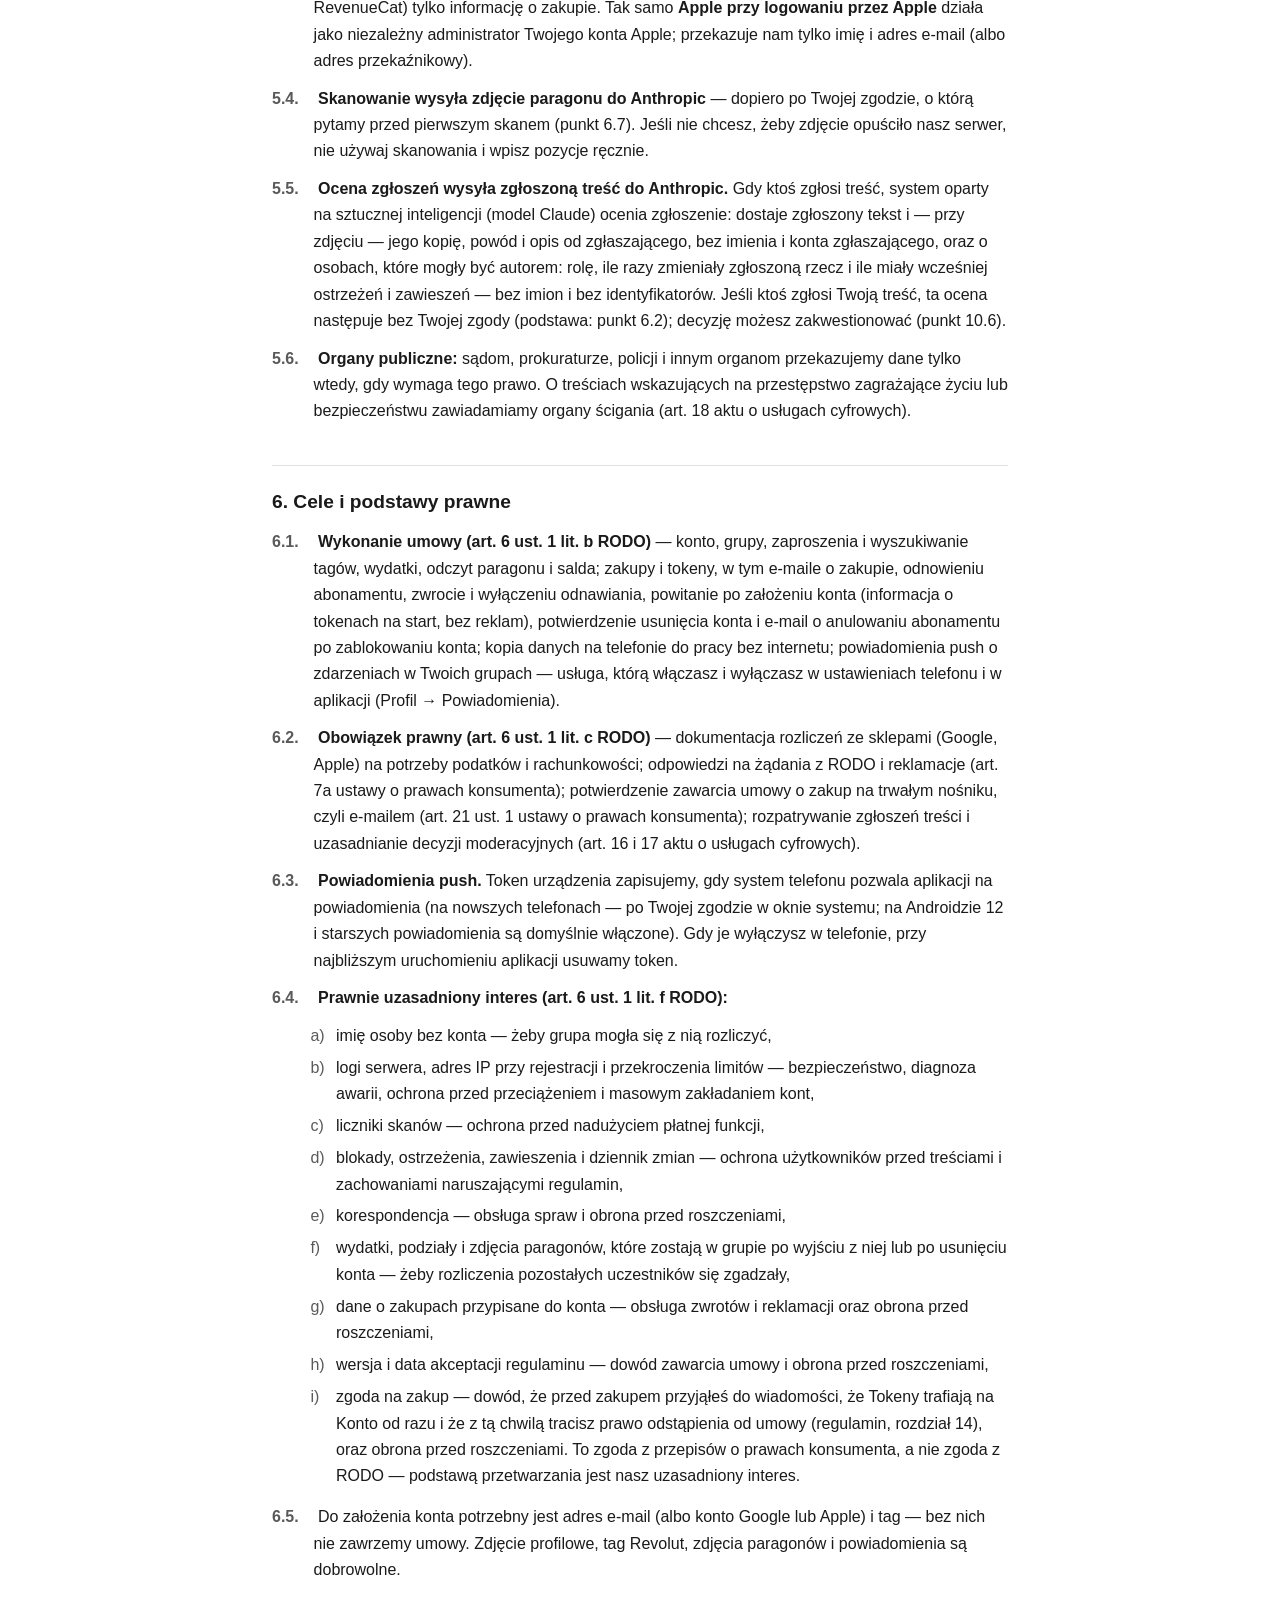
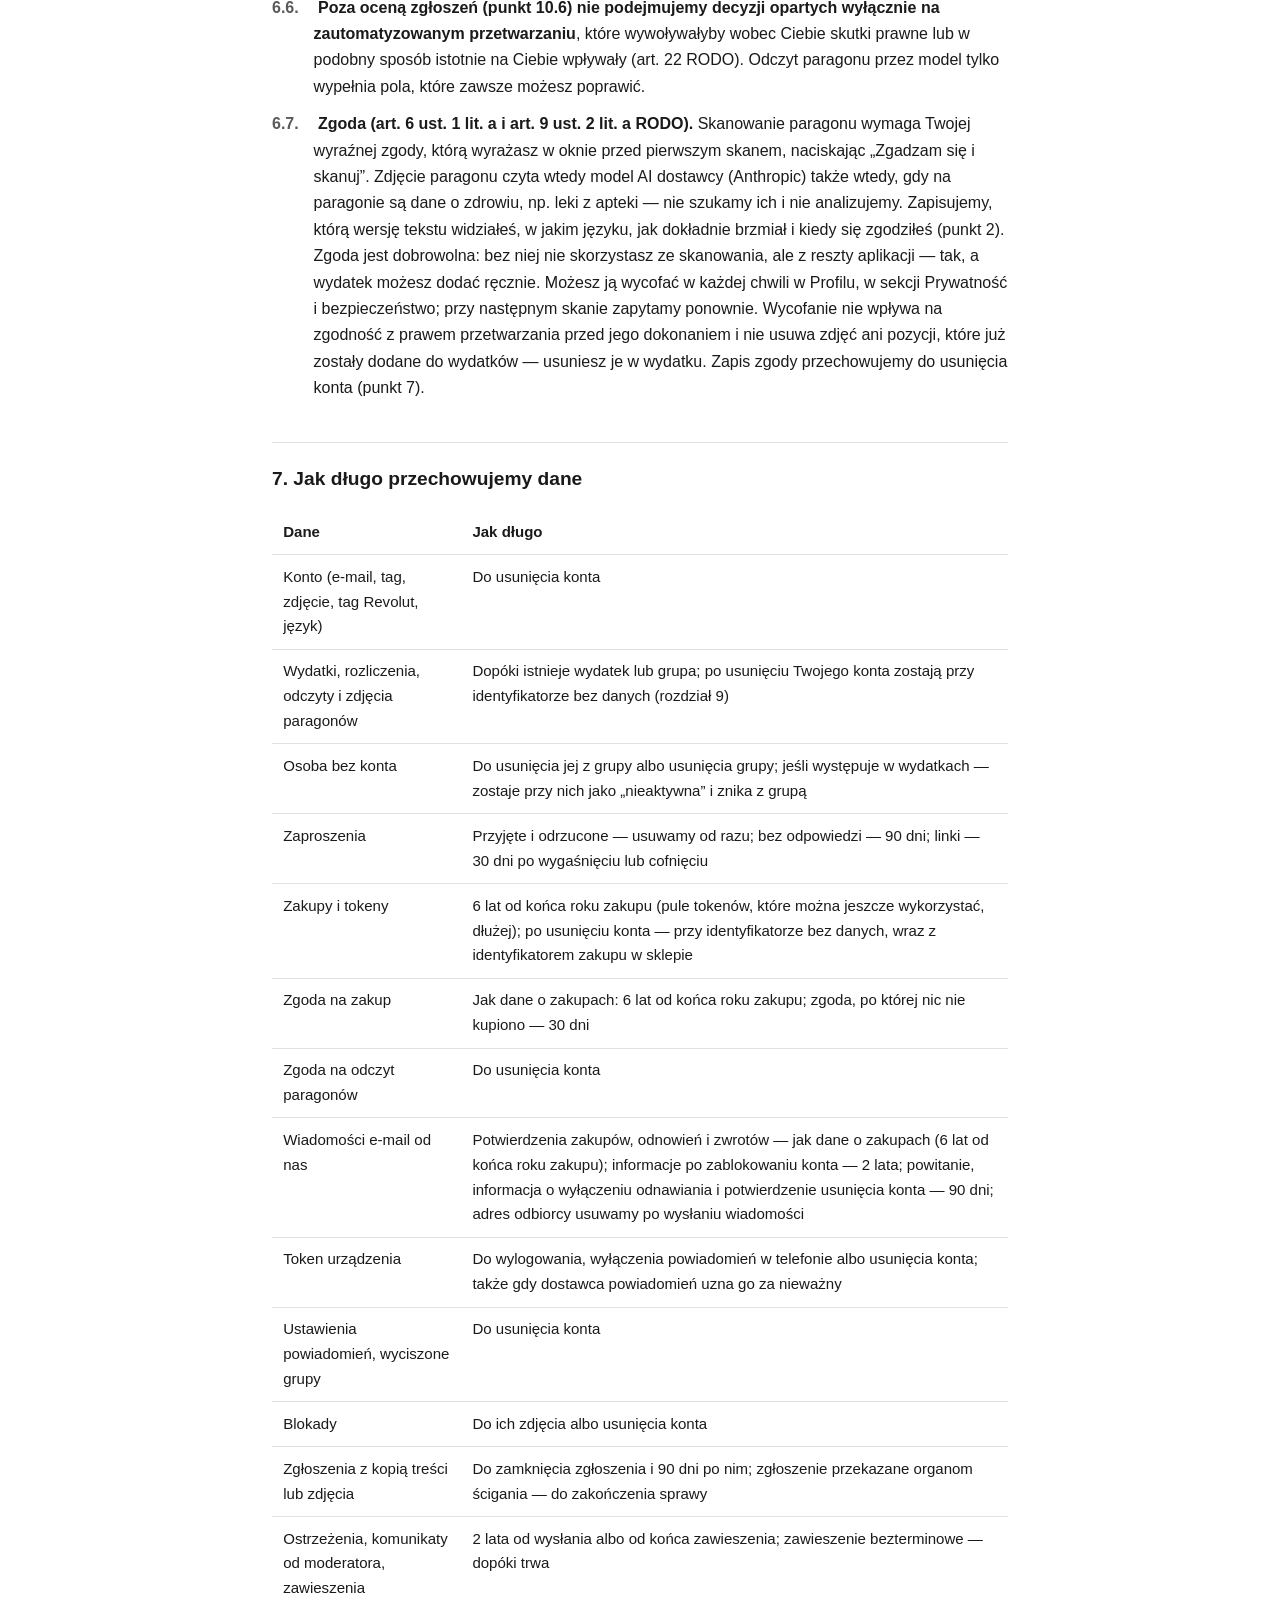
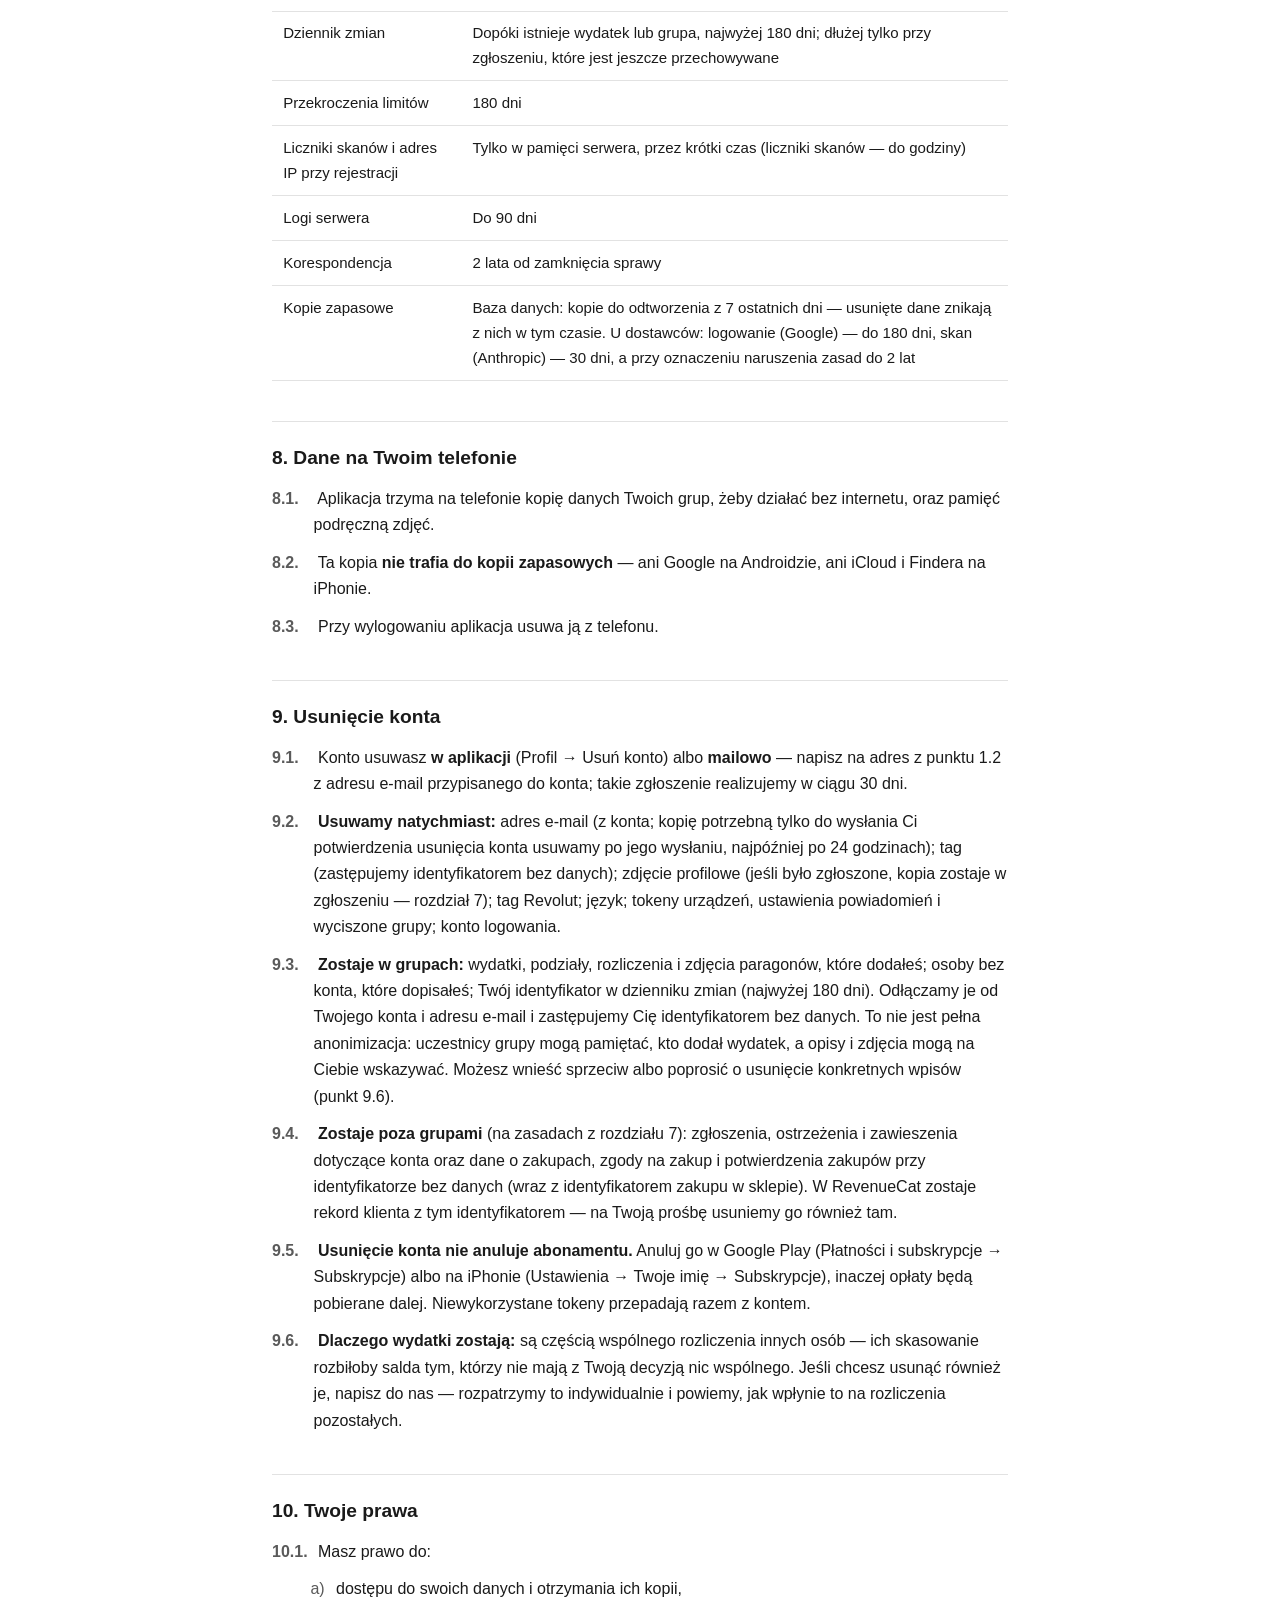
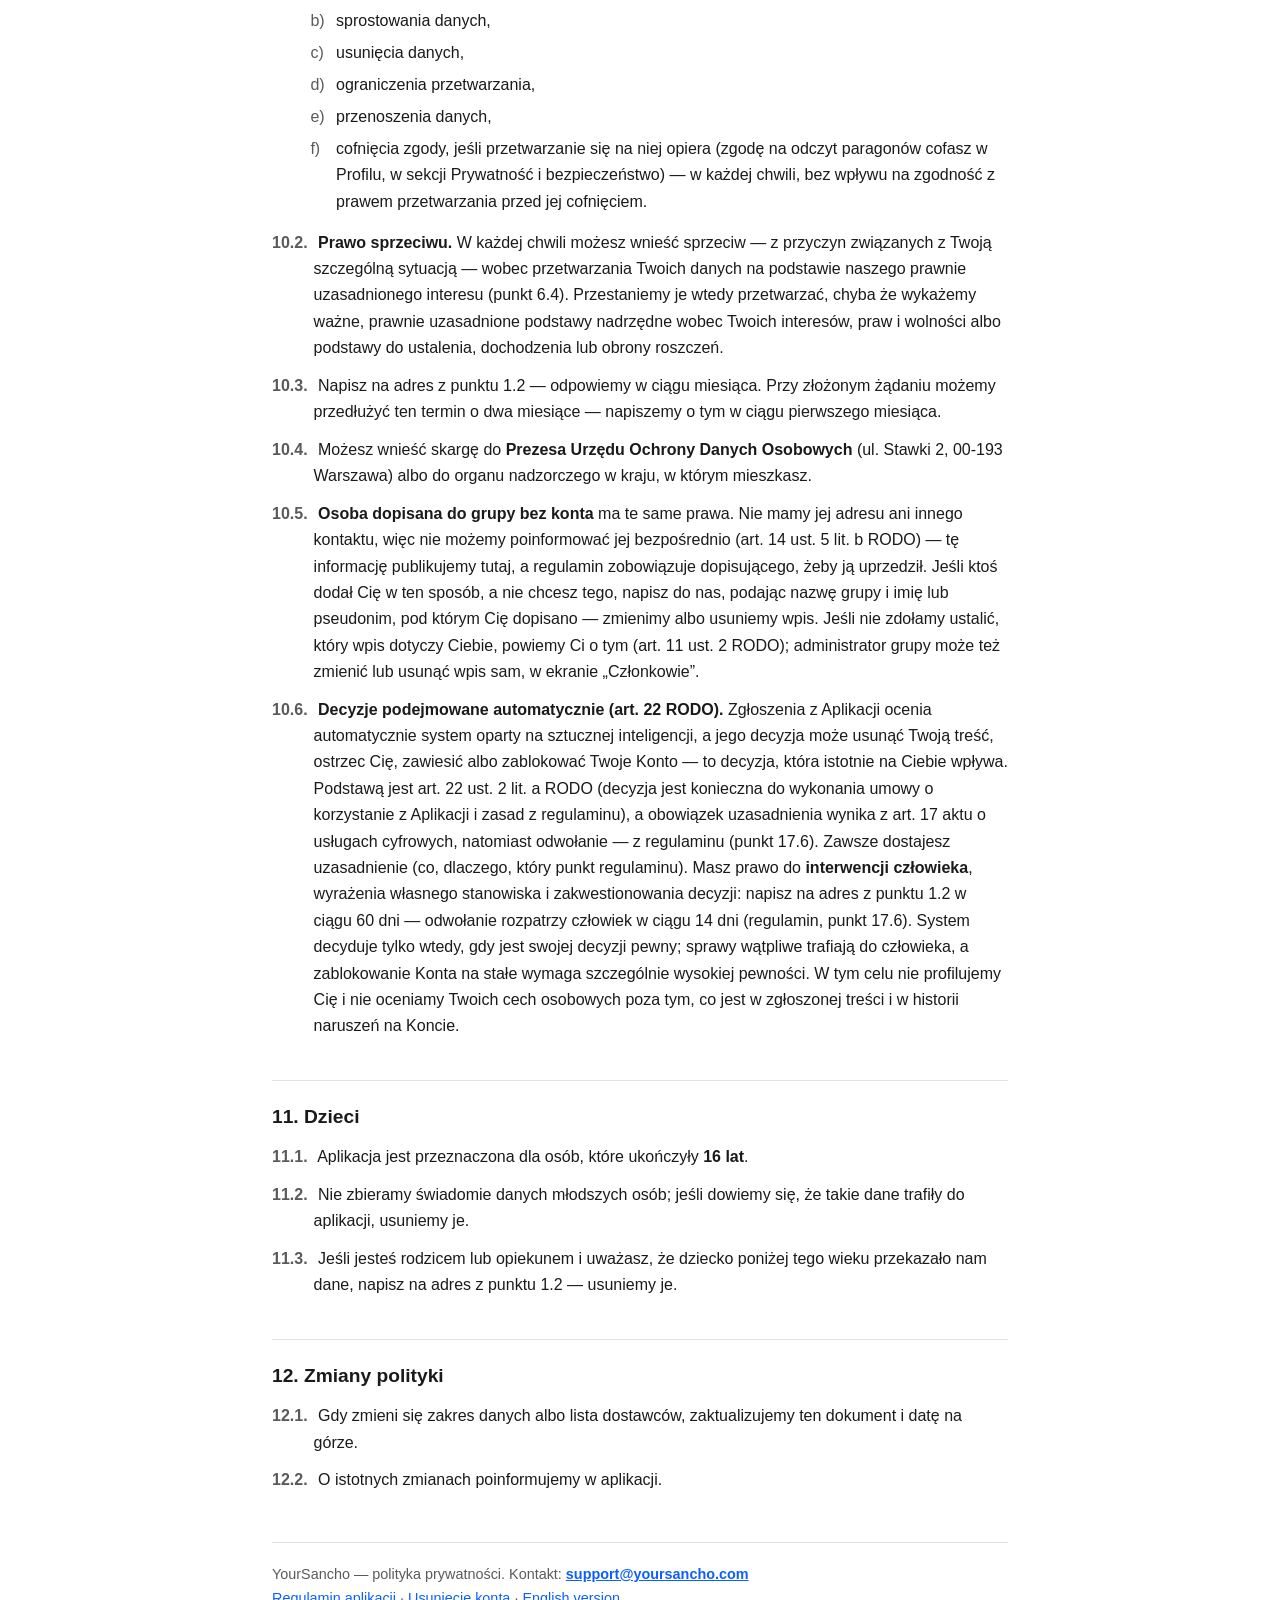
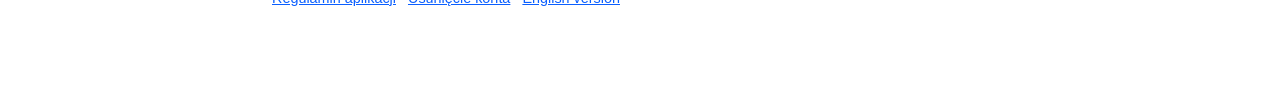
==== commit 73c5f6f1: "Privacy policy: explicit consent before the first receipt scan (point 6.7) Points 4.6 and 5.4 now sa" ====
--- a/index.html
+++ b/index.html
@@ -66,6 +66,7 @@
     <tr><td>Zaproszenia</td><td>Kto kogo zaprosił do której grupy; linki zaproszeń i kto je utworzył</td><td>Od zapraszającego</td></tr>
     <tr><td>Zakupy i tokeny</td><td>Plan i status, daty zakupu i odnowień, dokupienia, kwota i waluta, kraj konta w sklepie, identyfikator zakupu w sklepie, zdarzenia ze sklepu (zakup, odnowienie, zwrot) zapisane tak, jak przysłał je RevenueCat, saldo tokenów, ważność i zużycie. Bez numeru karty i innych danych płatniczych</td><td>Ze sklepu Google Play albo App Store (przez RevenueCat); saldo — z naszego serwera</td></tr>
     <tr><td>Zgoda na zakup</td><td>Który produkt (pakiet tokenów albo abonament), którą wersję tekstu widziałeś i w jakim języku, kiedy się zgodziłeś oraz — po zakupie — identyfikator płatności w sklepie, do której zgoda się odnosi</td><td>Od Ciebie, w oknie przed zakupem</td></tr>
+    <tr><td>Zgoda na odczyt paragonów</td><td>Którą wersję tekstu widziałeś, w jakim języku, jak dokładnie brzmiał i kiedy się zgodziłeś; jeśli wycofasz zgodę — także kiedy to zrobiłeś</td><td>Od Ciebie, w oknie przed pierwszym skanem</td></tr>
     <tr><td>Wiadomości e-mail od nas</td><td>Treść wiadomości: potwierdzenia zakupu (co kupiłeś, cena, Twoja zgoda, dane sprzedawcy), odnowienia abonamentu, zwrotu płatności, wyłączenia odnawiania abonamentu, powitania po założeniu konta, potwierdzenia usunięcia konta i informacji po zablokowaniu konta; czas wysłania, identyfikator wiadomości u dostawcy. Adres odbiorcy trzymamy tylko do chwili wysłania</td><td>Od nas — na podstawie Twojego zakupu, założenia konta albo naszej decyzji</td></tr>
     <tr><td>Powiadomienia push</td><td>Token urządzenia, platforma, język i wersja aplikacji, ustawienia powiadomień, wyciszone grupy</td><td>Z telefonu, gdy jego system pozwala aplikacji na powiadomienia; ustawienia — od Ciebie</td></tr>
     <tr><td>Zgłoszenia i moderacja</td><td>Zgłoszenia (kto, co, powód, opis, kopia treści lub zdjęcia), blokady, <strong>decyzje podjęte automatycznie</strong> (model, pewność i notatka modelu w dzienniku moderacji), ostrzeżenia, decyzje w sprawie zgłoszeń i komunikaty — wysyłane automatycznie, z potwierdzeniem przeczytania, zostają w skrzynce w Aplikacji — zawieszenia (powód, uzasadnienie, okres)</td><td>Od zgłaszającego lub blokującego; ostrzeżenia, decyzje i zawieszenia — z automatycznej oceny zgłoszenia, a przy odwołaniu — od administratora</td></tr>
@@ -98,7 +99,7 @@
 
 <p class="pt" id="p4-5"><span class="no">4.5.</span> <strong>Zdjęcia</strong> nie mają stałego, publicznego adresu. Aplikacja pobiera je przez link ważny 1 godzinę; w tym czasie każdy, kto go ma, może pobrać zdjęcie bez logowania. Nie przekazuj takich linków dalej.</p>
 
-<p class="pt" id="p4-6"><span class="no">4.6.</span> <strong>Zanim wgrasz zdjęcie, pomyśl, co jeszcze na nim widać.</strong> Zdjęcie paragonu widzą wszyscy uczestnicy grupy, także ci, którzy dołączą później. Nie fotografuj go razem z dokumentami, kartami czy numerami rachunków. Paragon może też zdradzać informacje o zdrowiu (np. leki z apteki) albo inne bardzo osobiste sprawy. Takich paragonów nie skanuj i nie dodawaj ich zdjęć, jeśli nie chcesz, żeby zobaczyli je uczestnicy grupy i żeby trafiły do dostawcy skanowania.</p>
+<p class="pt" id="p4-6"><span class="no">4.6.</span> <strong>Zanim wgrasz zdjęcie, pomyśl, co jeszcze na nim widać.</strong> Zdjęcie paragonu widzą wszyscy uczestnicy grupy, także ci, którzy dołączą później. Nie fotografuj go razem z dokumentami, kartami czy numerami rachunków. Paragon może też zdradzać informacje o zdrowiu (np. leki z apteki) albo inne bardzo osobiste sprawy. Takich paragonów nie skanuj i nie dodawaj ich zdjęć, jeśli nie chcesz, żeby zobaczyli je uczestnicy grupy i żeby trafiły do dostawcy skanowania. Zanim zeskanujesz pierwszy paragon, aplikacja prosi o Twoją wyraźną zgodę na przetworzenie zdjęcia także wtedy, gdy takie dane na nim są (punkt 6.7).</p>
 
 <p class="pt" id="p4-7"><span class="no">4.7.</span> <strong>Zgłoszenia, blokady i dziennik zmian:</strong> zgłoszenie widzi wyłącznie administrator aplikacji oraz system oceniający zgłoszenia (punkt 5.5), a autor nie dowiaduje się, kto zgłosił — system nie dostaje danych zgłaszającego; blokadę widzisz tylko Ty; dziennik zmian czytają wyłącznie administrator i ten system, żeby ustalić, kto zmienił zgłoszoną rzecz.</p>
 
@@ -131,7 +132,7 @@
 
 <p class="pt" id="p5-3"><span class="no">5.3.</span> <strong>Google Play i Apple App Store</strong> przeprowadzają płatność jako <strong>niezależni administratorzy</strong> — na swoich warunkach i według własnych polityk prywatności. Dostajemy od nich (przez RevenueCat) tylko informację o zakupie. Tak samo <strong>Apple przy logowaniu przez Apple</strong> działa jako niezależny administrator Twojego konta Apple; przekazuje nam tylko imię i adres e-mail (albo adres przekaźnikowy).</p>
 
-<p class="pt" id="p5-4"><span class="no">5.4.</span> <strong>Skanowanie wysyła zdjęcie paragonu do Anthropic.</strong> Jeśli nie chcesz, żeby opuściło nasz serwer, nie używaj skanowania i wpisz pozycje ręcznie.</p>
+<p class="pt" id="p5-4"><span class="no">5.4.</span> <strong>Skanowanie wysyła zdjęcie paragonu do Anthropic</strong> — dopiero po Twojej zgodzie, o którą pytamy przed pierwszym skanem (punkt 6.7). Jeśli nie chcesz, żeby zdjęcie opuściło nasz serwer, nie używaj skanowania i wpisz pozycje ręcznie.</p>
 
 <p class="pt" id="p5-5"><span class="no">5.5.</span> <strong>Ocena zgłoszeń wysyła zgłoszoną treść do Anthropic.</strong> Gdy ktoś zgłosi treść, system oparty na sztucznej inteligencji (model Claude) ocenia zgłoszenie: dostaje zgłoszony tekst i — przy zdjęciu — jego kopię, powód i opis od zgłaszającego, bez imienia i konta zgłaszającego, oraz o osobach, które mogły być autorem: rolę, ile razy zmieniały zgłoszoną rzecz i ile miały wcześniej ostrzeżeń i zawieszeń — bez imion i bez identyfikatorów. Jeśli ktoś zgłosi Twoją treść, ta ocena następuje bez Twojej zgody (podstawa: punkt 6.2); decyzję możesz zakwestionować (punkt 10.6).</p>
 
@@ -162,6 +163,8 @@
 <p class="pt" id="p6-5"><span class="no">6.5.</span> Do założenia konta potrzebny jest adres e-mail (albo konto Google lub Apple) i tag — bez nich nie zawrzemy umowy. Zdjęcie profilowe, tag Revolut, zdjęcia paragonów i powiadomienia są dobrowolne.</p>
 
 <p class="pt" id="p6-6"><span class="no">6.6.</span> <strong>Poza oceną zgłoszeń (punkt 10.6) nie podejmujemy decyzji opartych wyłącznie na zautomatyzowanym przetwarzaniu</strong>, które wywoływałyby wobec Ciebie skutki prawne lub w podobny sposób istotnie na Ciebie wpływały (art. 22 RODO). Odczyt paragonu przez model tylko wypełnia pola, które zawsze możesz poprawić.</p>
+
+<p class="pt" id="p6-7"><span class="no">6.7.</span> <strong>Zgoda (art. 6 ust. 1 lit. a i art. 9 ust. 2 lit. a RODO).</strong> Skanowanie paragonu wymaga Twojej wyraźnej zgody, którą wyrażasz w oknie przed pierwszym skanem, naciskając „Zgadzam się i skanuj”. Zdjęcie paragonu czyta wtedy model AI dostawcy (Anthropic) także wtedy, gdy na paragonie są dane o zdrowiu, np. leki z apteki — nie szukamy ich i nie analizujemy. Zapisujemy, którą wersję tekstu widziałeś, w jakim języku, jak dokładnie brzmiał i kiedy się zgodziłeś (punkt 2). Zgoda jest dobrowolna: bez niej nie skorzystasz ze skanowania, ale z reszty aplikacji — tak, a wydatek możesz dodać ręcznie. Możesz ją wycofać w każdej chwili w Profilu, w sekcji Prywatność i bezpieczeństwo; przy następnym skanie zapytamy ponownie. Wycofanie nie wpływa na zgodność z prawem przetwarzania przed jego dokonaniem i nie usuwa zdjęć ani pozycji, które już zostały dodane do wydatków — usuniesz je w wydatku. Zapis zgody przechowujemy do usunięcia konta (punkt 7).</p>
 
 <h2 id="7-jak-długo-przechowujemy-dane">7. Jak długo przechowujemy dane</h2>
 
@@ -177,6 +180,7 @@
     <tr><td>Zaproszenia</td><td>Przyjęte i odrzucone — usuwamy od razu; bez odpowiedzi — 90 dni; linki — 30 dni po wygaśnięciu lub cofnięciu</td></tr>
     <tr><td>Zakupy i tokeny</td><td>6 lat od końca roku zakupu (pule tokenów, które można jeszcze wykorzystać, dłużej); po usunięciu konta — przy identyfikatorze bez danych, wraz z identyfikatorem zakupu w sklepie</td></tr>
     <tr><td>Zgoda na zakup</td><td>Jak dane o zakupach: 6 lat od końca roku zakupu; zgoda, po której nic nie kupiono — 30 dni</td></tr>
+    <tr><td>Zgoda na odczyt paragonów</td><td>Do usunięcia konta</td></tr>
     <tr><td>Wiadomości e-mail od nas</td><td>Potwierdzenia zakupów, odnowień i zwrotów — jak dane o zakupach (6 lat od końca roku zakupu); informacje po zablokowaniu konta — 2 lata; powitanie, informacja o wyłączeniu odnawiania i potwierdzenie usunięcia konta — 90 dni; adres odbiorcy usuwamy po wysłaniu wiadomości</td></tr>
     <tr><td>Token urządzenia</td><td>Do wylogowania, wyłączenia powiadomień w telefonie albo usunięcia konta; także gdy dostawca powiadomień uzna go za nieważny</td></tr>
     <tr><td>Ustawienia powiadomień, wyciszone grupy</td><td>Do usunięcia konta</td></tr>
@@ -225,7 +229,7 @@
   <li>usunięcia danych,</li>
   <li>ograniczenia przetwarzania,</li>
   <li>przenoszenia danych,</li>
-  <li>cofnięcia zgody, jeśli przetwarzanie się na niej opiera — w każdej chwili, bez wpływu na zgodność z prawem przetwarzania przed jej cofnięciem.</li>
+  <li>cofnięcia zgody, jeśli przetwarzanie się na niej opiera (zgodę na odczyt paragonów cofasz w Profilu, w sekcji Prywatność i bezpieczeństwo) — w każdej chwili, bez wpływu na zgodność z prawem przetwarzania przed jej cofnięciem.</li>
 </ol>
 
 <p class="pt" id="p10-2"><span class="no">10.2.</span> <strong>Prawo sprzeciwu.</strong> W każdej chwili możesz wnieść sprzeciw — z przyczyn związanych z Twoją szczególną sytuacją — wobec przetwarzania Twoich danych na podstawie naszego prawnie uzasadnionego interesu (punkt 6.4). Przestaniemy je wtedy przetwarzać, chyba że wykażemy ważne, prawnie uzasadnione podstawy nadrzędne wobec Twoich interesów, praw i wolności albo podstawy do ustalenia, dochodzenia lub obrony roszczeń.</p>
